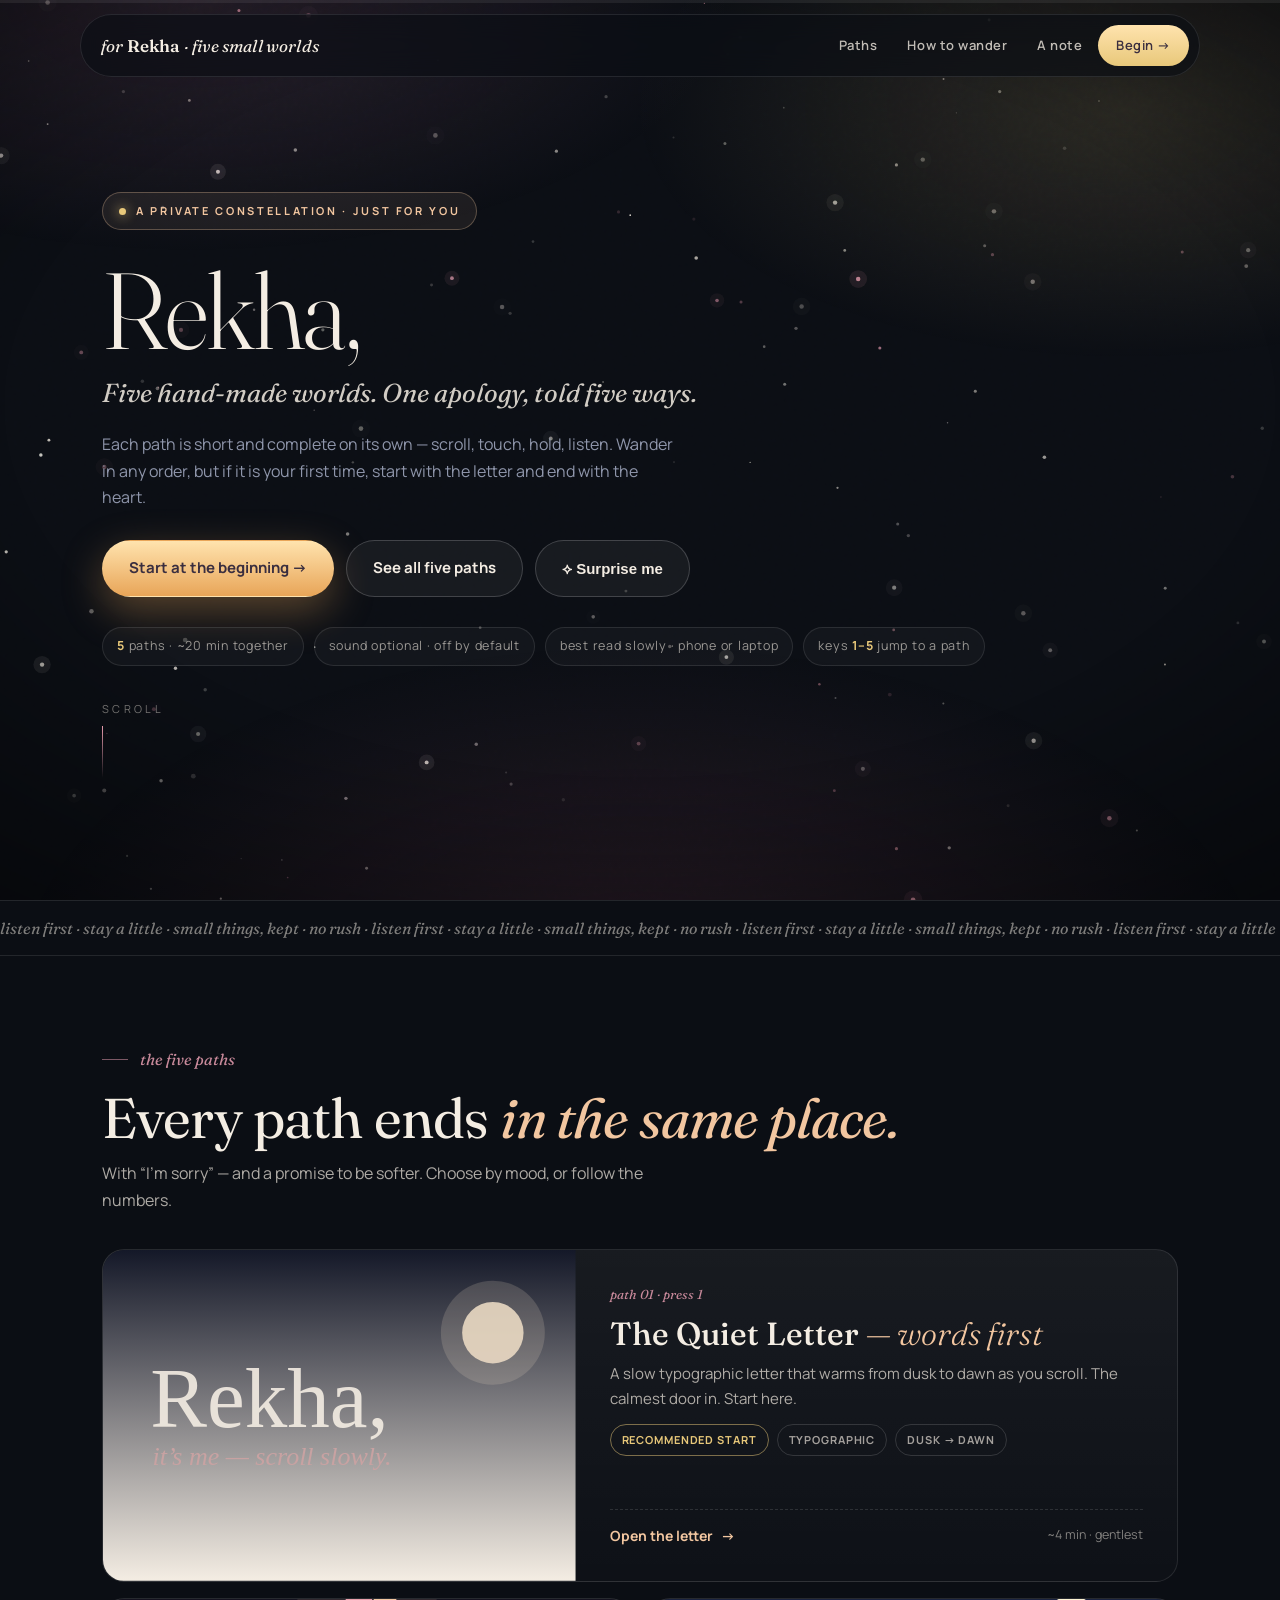
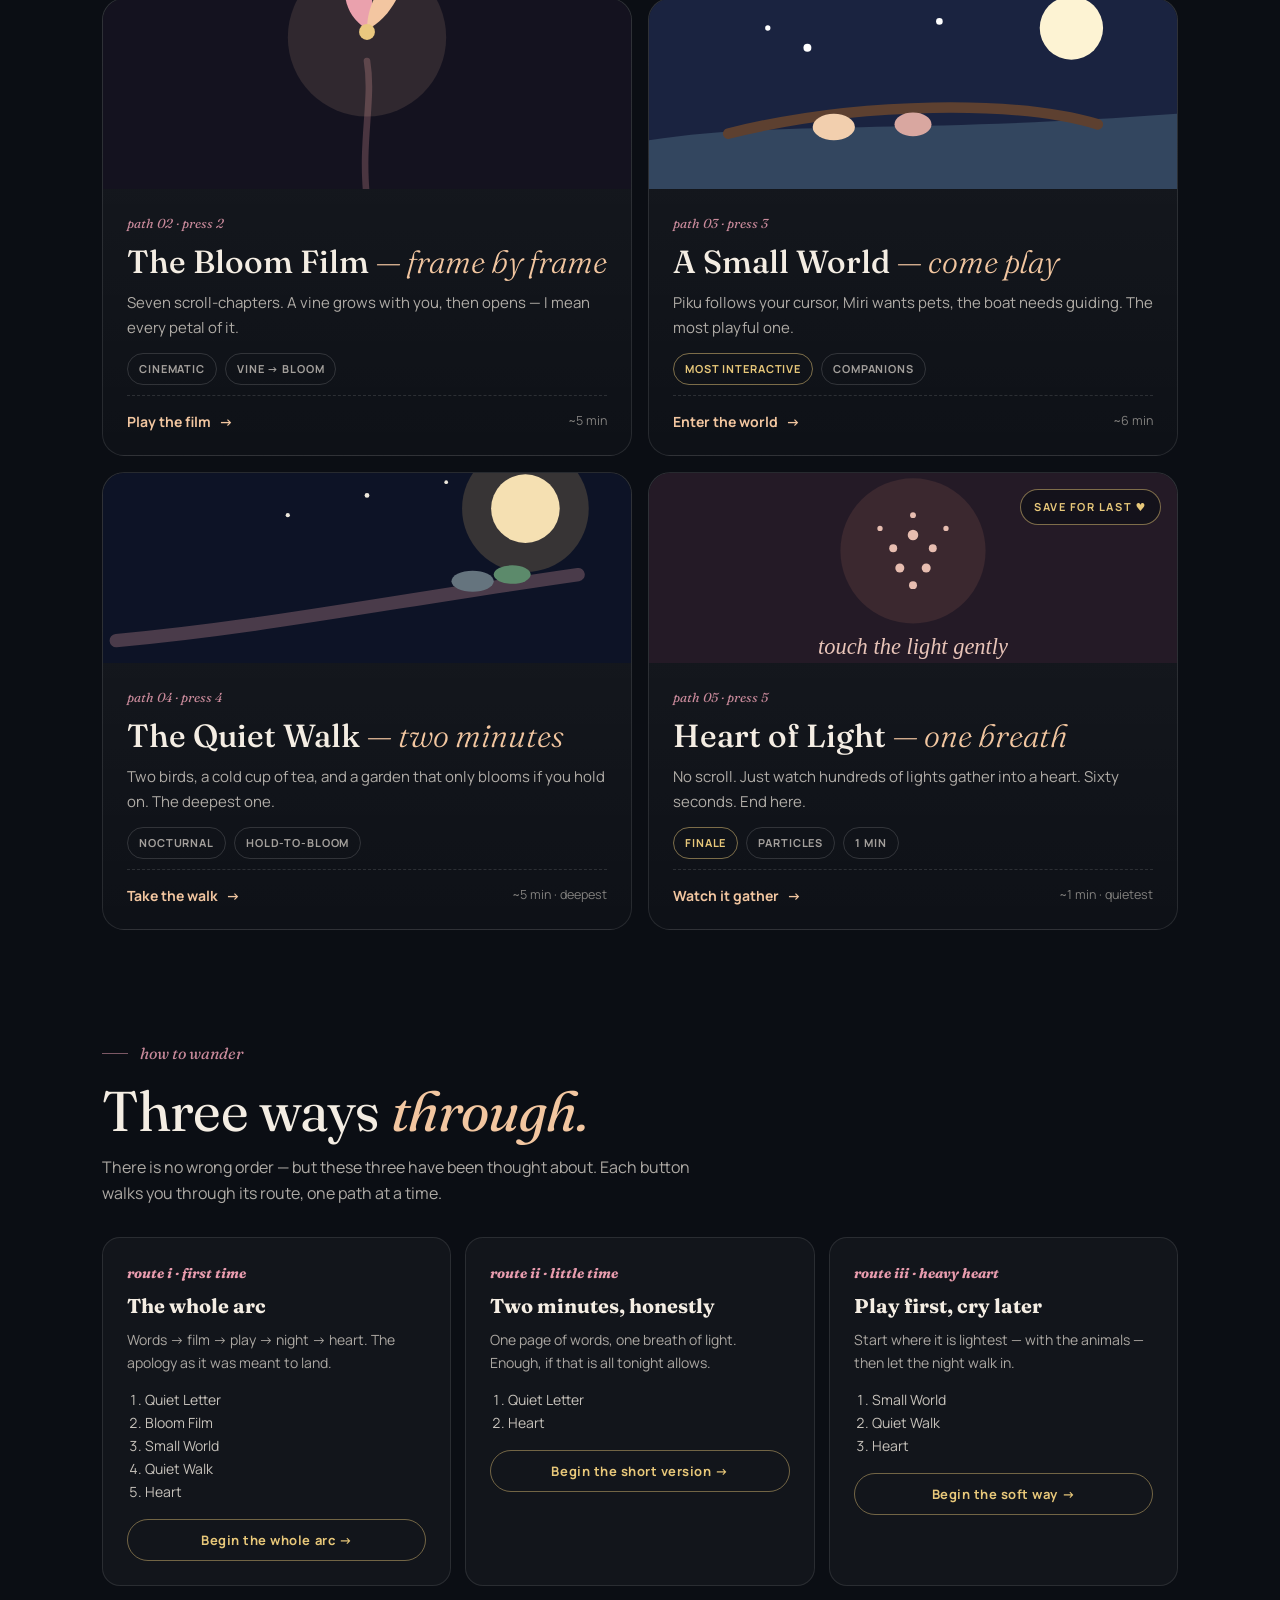
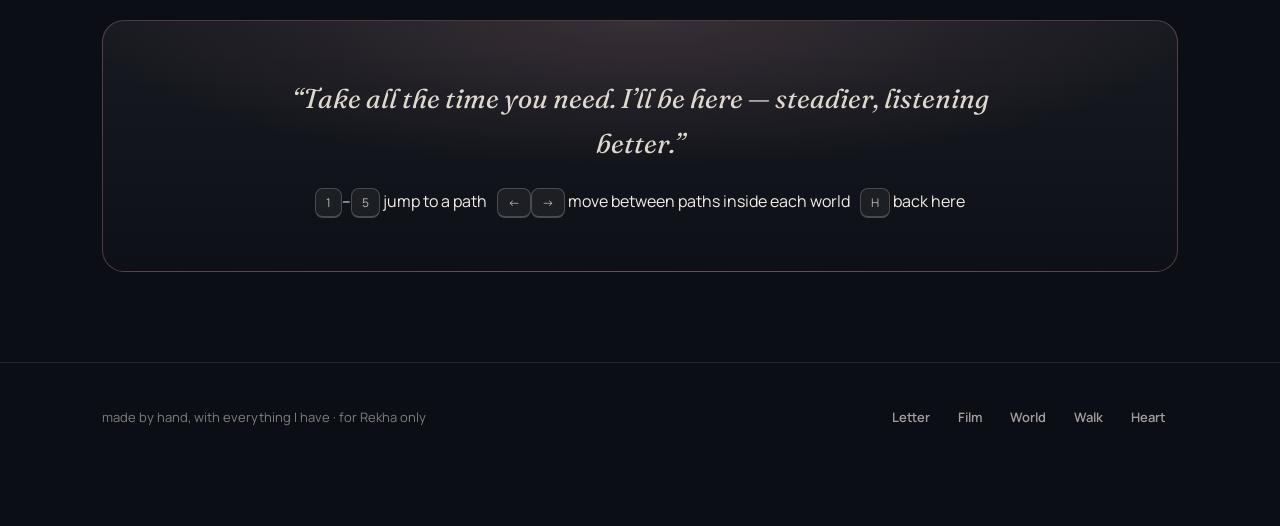
==== index.html @ 75e2d9f1 "five small worlds for Rekha + shared nav + vercel config" ====
<!DOCTYPE html>
<html lang="en">
<head>
<meta charset="UTF-8">
<meta name="viewport" content="width=device-width, initial-scale=1.0, viewport-fit=cover">
<title>For Rekha — five small worlds</title>
<meta name="description" content="Five hand-made paths for Rekha. A letter, a film, a small world, a night walk, and a heart of light.">
<link rel="preconnect" href="https://fonts.googleapis.com">
<link rel="preconnect" href="https://fonts.gstatic.com" crossorigin>
<link href="https://fonts.googleapis.com/css2?family=Fraunces:ital,opsz,wght@0,9..144,300;0,9..144,400;0,9..144,500;0,9..144,600;1,9..144,300;1,9..144,400&family=Manrope:wght@400;500;600;700&display=swap" rel="stylesheet">
<style>
:root{
  --ink:#0b0e14; --ink2:#141828; --plum:#2a2340;
  --paper:#f4ede3; --rose:#e89cae; --rose-deep:#9a4a62; --rose-smoke:#c98a9b;
  --gold:#e8c87a; --amber:#f2c6a0; --leaf:#7ba889; --ash:#8f96ab;
  --card:rgba(255,255,255,.045); --line:rgba(255,255,255,.10);
  --serif:"Fraunces",Georgia,serif; --sans:"Manrope",system-ui,sans-serif;
}
*{box-sizing:border-box;margin:0;padding:0}
html{scroll-behavior:smooth}
body{background:var(--ink);color:var(--paper);font-family:var(--sans);line-height:1.65;overflow-x:hidden;-webkit-font-smoothing:antialiased}
::selection{background:var(--rose-deep);color:#fff}
a{color:inherit}
#stars{position:fixed;inset:0;z-index:0;pointer-events:none}
.aurora{position:fixed;inset:0;z-index:0;pointer-events:none;
  background:
    radial-gradient(60% 40% at 15% 0%, rgba(143,95,125,.22), transparent 70%),
    radial-gradient(55% 40% at 88% 12%, rgba(232,200,122,.14), transparent 70%),
    radial-gradient(70% 55% at 50% 110%, rgba(154,74,98,.20), transparent 70%);}
.grain{position:fixed;inset:0;z-index:1;pointer-events:none;opacity:.5;mix-blend-mode:overlay;
  background-image:url("data:image/svg+xml,%3Csvg viewBox='0 0 200 200' xmlns='http://www.w3.org/2000/svg'%3E%3Cfilter id='n'%3E%3CfeTurbulence type='fractalNoise' baseFrequency='0.9' numOctaves='3' stitchTiles='stitch'/%3E%3C/filter%3E%3Crect width='100%25' height='100%25' filter='url(%23n)' opacity='0.26'/%3E%3C/svg%3E");}
.vignette{position:fixed;inset:0;z-index:1;pointer-events:none;background:radial-gradient(ellipse 90% 75% at 50% 45%, transparent 55%, rgba(0,0,0,.55) 100%)}
#progress{position:fixed;top:0;left:0;right:0;height:3px;z-index:90;background:rgba(255,255,255,.07)}
#progress span{display:block;height:100%;width:100%;transform:scaleX(0);transform-origin:0 50%;background:linear-gradient(90deg,var(--rose-smoke),var(--rose),var(--amber),var(--gold))}

/* top nav */
.topbar{position:fixed;top:14px;left:50%;transform:translateX(-50%);z-index:80;width:min(1120px,calc(100% - 24px));
  display:flex;align-items:center;justify-content:space-between;gap:12px;
  background:rgba(11,14,20,.62);border:1px solid var(--line);border-radius:999px;padding:10px 10px 10px 20px;backdrop-filter:blur(14px)}
.brand{font-family:var(--serif);font-style:italic;font-size:17px;letter-spacing:.01em;white-space:nowrap}
.brand b{font-style:normal;font-weight:600}
.top-links{display:flex;align-items:center;gap:2px}
.top-links a{text-decoration:none;font-size:13px;font-weight:600;letter-spacing:.04em;padding:9px 14px;border-radius:999px;color:rgba(244,237,227,.78);transition:.25s}
.top-links a:hover{background:rgba(255,255,255,.08);color:#fff}
.top-cta{text-decoration:none;font-size:13px;font-weight:700;background:linear-gradient(180deg,#ffe3ae,#e8c87a);color:#3a2e3f!important;padding:10px 18px!important}
.top-cta:hover{filter:brightness(1.06)}
@media(max-width:760px){.top-links a.hide-m{display:none}.brand{font-size:15px}}

main{position:relative;z-index:2}
.wrap{width:min(1120px,100%);margin:0 auto;padding:0 22px}

/* hero */
.hero{min-height:100svh;display:flex;align-items:center;padding:130px 0 60px;position:relative}
.eyebrow{display:inline-flex;align-items:center;gap:10px;font-size:11px;font-weight:700;letter-spacing:.24em;text-transform:uppercase;color:var(--amber);
  border:1px solid rgba(242,198,160,.3);background:rgba(242,198,160,.08);padding:9px 16px;border-radius:999px}
.eyebrow i{width:7px;height:7px;border-radius:50%;background:var(--gold);box-shadow:0 0 12px var(--gold);animation:blink 1.8s infinite}
@keyframes blink{50%{opacity:.3}}
.hero h1{font-family:var(--serif);font-weight:300;font-size:clamp(46px,8.5vw,108px);line-height:1.0;letter-spacing:-.02em;margin:26px 0 8px}
.hero h1 em{font-style:italic;background:linear-gradient(180deg,#fff 10%,var(--amber) 50%,var(--rose) 85%);-webkit-background-clip:text;background-clip:text;color:transparent}
.hero h1 .char{display:inline-block;will-change:transform,opacity}
.hero-sub{font-family:var(--serif);font-style:italic;font-size:clamp(18px,2.6vw,26px);color:rgba(244,237,227,.85);max-width:30em}
.hero-copy{margin-top:16px;color:var(--ash);max-width:36em;font-size:16px}
.cta-row{display:flex;gap:12px;flex-wrap:wrap;margin-top:30px}
.btn{display:inline-flex;align-items:center;gap:10px;text-decoration:none;font-weight:700;font-size:15px;border-radius:999px;padding:15px 26px;border:1px solid transparent;cursor:pointer;transition:transform .2s,box-shadow .2s,background .2s}
.btn:hover{transform:translateY(-2px)}
.btn-gold{background:linear-gradient(180deg,#ffe3ae,#e8a558);color:#3a2e3f;box-shadow:0 14px 40px rgba(232,165,88,.35)}
.btn-ghost{border-color:rgba(255,255,255,.18);color:var(--paper);background:rgba(255,255,255,.05)}
.btn-ghost:hover{border-color:var(--rose);color:var(--rose)}
.meta-row{display:flex;gap:10px;flex-wrap:wrap;margin-top:30px}
.meta{font-size:12.5px;letter-spacing:.06em;color:rgba(244,237,227,.6);border:1px solid var(--line);padding:8px 14px;border-radius:999px;background:rgba(255,255,255,.03)}
.meta strong{color:var(--gold)}
.hero-hint{margin-top:34px;display:flex;flex-direction:column;align-items:flex-start;gap:8px;color:rgba(244,237,227,.45);font-size:11px;letter-spacing:.3em;text-transform:uppercase}
.hero-hint span.line{width:1px;height:52px;background:linear-gradient(var(--rose),transparent);display:block;position:relative;overflow:hidden}
.hero-hint span.line::after{content:"";position:absolute;left:0;top:-40%;width:100%;height:40%;background:var(--rose);animation:cue 2.2s infinite}
@keyframes cue{to{top:110%}}

/* marquee */
.marquee{border-top:1px solid var(--line);border-bottom:1px solid var(--line);overflow:hidden;white-space:nowrap;padding:14px 0;color:rgba(244,237,227,.5);font-family:var(--serif);font-style:italic;font-size:16px}
.marquee-track{display:inline-block;animation:mq 30s linear infinite}
@keyframes mq{to{transform:translateX(-50%)}}

/* section heads */
.sec{padding:90px 0 10px}
.kicker{font-family:var(--serif);font-style:italic;color:var(--rose-smoke);display:flex;align-items:center;gap:12px;margin-bottom:14px}
.kicker::before{content:"";width:26px;height:1px;background:currentColor;opacity:.6}
.sec h2{font-family:var(--serif);font-weight:400;font-size:clamp(30px,4.6vw,56px);line-height:1.1;letter-spacing:-.015em}
.sec h2 em{font-style:italic;color:var(--amber)}
.sec p.lead{color:rgba(244,237,227,.7);max-width:38em;margin-top:12px}

/* cards */
.grid{margin-top:36px;display:grid;grid-template-columns:1fr 1fr;gap:16px;padding-bottom:10px}
@media(max-width:860px){.grid{grid-template-columns:1fr}}
.card{position:relative;display:flex;flex-direction:column;text-decoration:none;border-radius:22px;overflow:hidden;
  border:1px solid var(--line);background:linear-gradient(180deg,rgba(255,255,255,.055),rgba(255,255,255,.015));
  transition:transform .3s,border-color .3s,box-shadow .3s;min-height:340px}
.card:hover{transform:translateY(-5px);border-color:rgba(232,156,174,.5);box-shadow:0 30px 70px rgba(0,0,0,.45)}
.card-art{height:190px;position:relative;overflow:hidden}
.card-art svg{width:100%;height:100%;display:block}
.card-body{padding:24px 24px 22px;display:flex;flex-direction:column;gap:10px;flex:1}
.card-no{font-family:var(--serif);font-style:italic;font-size:13px;color:var(--rose-smoke)}
.card-body h3{font-family:var(--serif);font-weight:500;font-size:clamp(24px,2.8vw,32px);line-height:1.15}
.card-body h3 span{font-style:italic;font-weight:300;color:var(--amber)}
.card-body p{color:rgba(244,237,227,.7);font-size:15px}
.tags{display:flex;gap:8px;flex-wrap:wrap;margin-top:2px}
.tags span{font-size:11px;font-weight:700;letter-spacing:.08em;text-transform:uppercase;padding:6px 11px;border-radius:999px;border:1px solid rgba(255,255,255,.14);color:rgba(244,237,227,.65)}
.tags span.hot{border-color:rgba(232,200,122,.5);color:var(--gold)}
.card-foot{margin-top:auto;display:flex;align-items:center;justify-content:space-between;padding-top:14px;border-top:1px dashed rgba(255,255,255,.12)}
.go{font-weight:700;font-size:14px;color:var(--amber);display:flex;align-items:center;gap:8px}
.go i{transition:transform .25s;font-style:normal}
.card:hover .go i{transform:translateX(6px)}
.time{font-size:12.5px;color:rgba(244,237,227,.5)}
.card.featured{grid-column:1/-1;flex-direction:row;min-height:260px}
.card.featured .card-art{width:44%;height:auto;min-height:280px}
.card.featured .card-body{justify-content:center;padding:34px}
@media(max-width:860px){.card.featured{flex-direction:column}.card.featured .card-art{width:100%;height:200px;min-height:0}}
.finale-ring{position:absolute;top:16px;right:16px;font-size:11px;font-weight:700;letter-spacing:.14em;text-transform:uppercase;background:rgba(11,14,20,.6);border:1px solid rgba(232,200,122,.5);color:var(--gold);padding:8px 13px;border-radius:999px;backdrop-filter:blur(6px)}

/* routes */
.routes{margin-top:30px;display:grid;grid-template-columns:repeat(3,1fr);gap:14px}
@media(max-width:860px){.routes{grid-template-columns:1fr}}
.route{border:1px solid var(--line);border-radius:18px;padding:24px;background:rgba(255,255,255,.03)}
.route h4{font-family:var(--serif);font-size:20px;margin-bottom:6px}
.route h4 em{color:var(--rose);font-size:14px;display:block;font-style:italic;margin-bottom:4px}
.route p{font-size:14px;color:rgba(244,237,227,.68)}
.route ol{margin:14px 0 0 18px;font-size:14px;color:rgba(244,237,227,.8)}
.route button{margin-top:16px;width:100%;border:1px solid rgba(232,200,122,.45);background:transparent;color:var(--gold);border-radius:999px;padding:11px;font:700 13px var(--sans);cursor:pointer;letter-spacing:.04em;transition:.25s}
.route button:hover{background:rgba(232,200,122,.12)}

/* note */
.note-card{margin-top:34px;border-radius:22px;border:1px solid rgba(232,156,174,.3);padding:clamp(28px,5vw,56px);text-align:center;position:relative;overflow:hidden;
  background:radial-gradient(80% 90% at 50% 0%,rgba(232,156,174,.16),transparent 65%),linear-gradient(180deg,rgba(255,255,255,.05),rgba(255,255,255,.01))}
.note-card p{font-family:var(--serif);font-style:italic;font-size:clamp(19px,2.6vw,27px);max-width:26em;margin:0 auto;color:rgba(244,237,227,.9)}
.note-card .keys{margin-top:22px;display:flex;gap:10px;justify-content:center;flex-wrap:wrap}
kbd{font-family:var(--sans);font-size:12px;border:1px solid rgba(255,255,255,.2);border-bottom-width:2px;border-radius:8px;padding:5px 10px;color:rgba(244,237,227,.75);background:rgba(255,255,255,.05)}

/* footer */
footer{margin-top:80px;border-top:1px solid var(--line);padding:36px 0 90px;color:rgba(244,237,227,.5);font-size:13px}
.foot{display:flex;justify-content:space-between;gap:16px;flex-wrap:wrap;align-items:center}
.foot nav{display:flex;gap:4px;flex-wrap:wrap}
.foot nav a{text-decoration:none;font-weight:600;padding:8px 12px;border-radius:999px;font-size:13px;color:rgba(244,237,227,.65)}
.foot nav a:hover{background:rgba(255,255,255,.07);color:#fff}

/* reveals */
.reveal{opacity:0;transform:translateY(26px)}
.reveal.in{opacity:1;transform:none;transition:opacity .9s ease,transform .9s ease}
@media (prefers-reduced-motion:reduce){.reveal{opacity:1;transform:none}.marquee-track{animation:none}}
:focus-visible{outline:2px solid var(--rose);outline-offset:3px}
</style>
</head>
<body>
<canvas id="stars" aria-hidden="true"></canvas>
<div class="aurora" aria-hidden="true"></div>
<div class="vignette" aria-hidden="true"></div>
<div class="grain" aria-hidden="true"></div>
<div id="progress" aria-hidden="true"><span id="pfill"></span></div>

<header class="topbar">
  <div class="brand">for <b>Rekha</b> · five small worlds</div>
  <nav class="top-links" aria-label="Main navigation">
    <a class="hide-m" href="#paths">Paths</a>
    <a class="hide-m" href="#routes">How to wander</a>
    <a class="hide-m" href="#note">A note</a>
    <a class="top-cta" href="S/index.html">Begin →</a>
  </nav>
</header>

<main>
  <section class="hero">
    <div class="wrap">
      <span class="eyebrow"><i></i> a private constellation · just for you</span>
      <h1 id="heroTitle">Rekha, <em>pick a path back to me.</em></h1>
      <p class="hero-sub">Five hand-made worlds. One apology, told five ways.</p>
      <p class="hero-copy">Each path is short and complete on its own — scroll, touch, hold, listen. Wander in any order, but if it is your first time, start with the letter and end with the heart.</p>
      <div class="cta-row">
        <a class="btn btn-gold" href="S/index.html">Start at the beginning →</a>
        <a class="btn btn-ghost" href="#paths">See all five paths</a>
        <button class="btn btn-ghost" id="shuffle" type="button">⟡ Surprise me</button>
      </div>
      <div class="meta-row">
        <span class="meta"><strong>5</strong> paths · ~20 min together</span>
        <span class="meta">sound optional · off by default</span>
        <span class="meta">best read slowly · phone or laptop</span>
        <span class="meta">keys <strong>1–5</strong> jump to a path</span>
      </div>
      <div class="hero-hint"><span>scroll</span><span class="line"></span></div>
    </div>
  </section>

  <div class="marquee" aria-hidden="true"><span class="marquee-track" id="mq">listen first · stay a little · small things, kept · no rush · listen first · stay a little · small things, kept · no rush ·&nbsp;</span></div>

  <section class="sec" id="paths">
    <div class="wrap">
      <p class="kicker">the five paths</p>
      <h2>Every path ends <em>in the same place.</em></h2>
      <p class="lead">With “I’m sorry” — and a promise to be softer. Choose by mood, or follow the numbers.</p>

      <div class="grid">
        <a class="card featured reveal" href="S/index.html" data-key="1">
          <div class="card-art" aria-hidden="true">
            <svg viewBox="0 0 400 280" preserveAspectRatio="xMidYMid slice"><defs><linearGradient id="sBg" x1="0" y1="0" x2="0" y2="1"><stop offset="0%" stop-color="#141828"/><stop offset="100%" stop-color="#f4ede3"/></linearGradient></defs><rect width="400" height="280" fill="url(#sBg)"/><text x="40" y="150" font-family="Georgia" font-size="72" font-weight="300" fill="#f4ede3" opacity=".9">Rekha,</text><text x="42" y="182" font-family="Georgia" font-style="italic" font-size="22" fill="#c8a2a2">it’s me — scroll slowly.</text><circle cx="330" cy="70" r="26" fill="#e9d9c3" opacity=".9"/><circle cx="330" cy="70" r="44" fill="#e9d9c3" opacity=".18"/></svg>
          </div>
          <div class="card-body">
            <span class="card-no">path 01 · press 1</span>
            <h3>The Quiet Letter <span>— words first</span></h3>
            <p>A slow typographic letter that warms from dusk to dawn as you scroll. The calmest door in. Start here.</p>
            <div class="tags"><span class="hot">recommended start</span><span>typographic</span><span>dusk → dawn</span></div>
            <div class="card-foot"><span class="go">Open the letter <i>→</i></span><span class="time">~4 min · gentlest</span></div>
          </div>
        </a>

        <a class="card reveal" href="R/index.html" data-key="2">
          <div class="card-art" aria-hidden="true">
            <svg viewBox="0 0 400 190" preserveAspectRatio="xMidYMid slice"><rect width="400" height="190" fill="#14121f"/><path d="M200 175 C 195 130, 205 100, 200 70" stroke="#4a3540" stroke-width="5" fill="none" stroke-linecap="round"/><g transform="translate(200 52)"><path d="M0 -6 C -20 -18, -22 -44, -6 -56 C 6 -42, 6 -18, 0 -6 Z" fill="#e89cae"/><path d="M0 -6 C 0 -26, 12 -46, 28 -50 C 28 -32, 14 -12, 0 -6 Z" fill="#f2c6a0"/><circle cx="0" cy="-4" r="6" fill="#e8c87a"/></g><circle cx="200" cy="52" r="60" fill="#f2c6a0" opacity=".12"/></svg>
          </div>
          <div class="card-body">
            <span class="card-no">path 02 · press 2</span>
            <h3>The Bloom Film <span>— frame by frame</span></h3>
            <p>Seven scroll-chapters. A vine grows with you, then opens — I mean every petal of it.</p>
            <div class="tags"><span>cinematic</span><span>vine → bloom</span></div>
            <div class="card-foot"><span class="go">Play the film <i>→</i></span><span class="time">~5 min</span></div>
          </div>
        </a>

        <a class="card reveal" href="F/index.html" data-key="3">
          <div class="card-art" aria-hidden="true">
            <svg viewBox="0 0 400 190" preserveAspectRatio="xMidYMid slice"><rect width="400" height="190" fill="#1a2340"/><circle cx="320" cy="45" r="24" fill="#fdf3d3"/><path d="M0 130 C100 115 200 125 400 110 L400 190 L0 190 Z" fill="#33465f"/><path d="M60 125 C160 100 280 100 340 118" stroke="#5d4030" stroke-width="8" fill="none" stroke-linecap="round"/><ellipse cx="140" cy="120" rx="16" ry="10" fill="#f2cfae"/><ellipse cx="200" cy="118" rx="14" ry="9" fill="#d9a7a0"/><circle cx="120" cy="60" r="3" fill="#fff"/><circle cx="220" cy="40" r="2.5" fill="#fff"/><circle cx="90" cy="45" r="2" fill="#fff"/></svg>
          </div>
          <div class="card-body">
            <span class="card-no">path 03 · press 3</span>
            <h3>A Small World <span>— come play</span></h3>
            <p>Piku follows your cursor, Miri wants pets, the boat needs guiding. The most playful one.</p>
            <div class="tags"><span class="hot">most interactive</span><span>companions</span></div>
            <div class="card-foot"><span class="go">Enter the world <i>→</i></span><span class="time">~6 min</span></div>
          </div>
        </a>

        <a class="card reveal" href="A/index.html" data-key="4">
          <div class="card-art" aria-hidden="true">
            <svg viewBox="0 0 400 190" preserveAspectRatio="xMidYMid slice"><rect width="400" height="190" fill="#0D1326"/><circle cx="320" cy="50" r="26" fill="#F5E5BE"/><circle cx="320" cy="50" r="48" fill="#F0C778" opacity=".18"/><path d="M10 150 C120 140 220 120 360 100" stroke="#4A3B4A" stroke-width="10" fill="none" stroke-linecap="round"/><ellipse cx="280" cy="105" rx="16" ry="8" fill="#65747E"/><ellipse cx="310" cy="100" rx="14" ry="7" fill="#5C8A6B"/><circle cx="200" cy="40" r="1.8" fill="#EDE8DC"/><circle cx="260" cy="30" r="1.4" fill="#EDE8DC"/><circle cx="140" cy="55" r="1.6" fill="#EDE8DC"/></svg>
          </div>
          <div class="card-body">
            <span class="card-no">path 04 · press 4</span>
            <h3>The Quiet Walk <span>— two minutes</span></h3>
            <p>Two birds, a cold cup of tea, and a garden that only blooms if you hold on. The deepest one.</p>
            <div class="tags"><span>nocturnal</span><span>hold-to-bloom</span></div>
            <div class="card-foot"><span class="go">Take the walk <i>→</i></span><span class="time">~5 min · deepest</span></div>
          </div>
        </a>

        <a class="card reveal" href="M/index.html" data-key="5">
          <div class="card-art" aria-hidden="true">
            <svg viewBox="0 0 400 190" preserveAspectRatio="xMidYMid slice"><rect width="400" height="190" fill="#241A26"/><g fill="#E8C4B8"><circle cx="185" cy="80" r="3"/><circle cx="200" cy="70" r="4"/><circle cx="215" cy="80" r="3"/><circle cx="190" cy="95" r="3.4"/><circle cx="210" cy="95" r="3.4"/><circle cx="200" cy="108" r="3"/><circle cx="175" cy="65" r="2"/><circle cx="225" cy="65" r="2"/><circle cx="200" cy="55" r="2.2"/></g><circle cx="200" cy="82" r="55" fill="#D98E73" opacity=".12"/><text x="200" y="160" text-anchor="middle" font-family="Georgia" font-style="italic" font-size="17" fill="#E8C4B8">touch the light gently</text></svg>
            <span class="finale-ring">save for last ♥</span>
          </div>
          <div class="card-body">
            <span class="card-no">path 05 · press 5</span>
            <h3>Heart of Light <span>— one breath</span></h3>
            <p>No scroll. Just watch hundreds of lights gather into a heart. Sixty seconds. End here.</p>
            <div class="tags"><span class="hot">finale</span><span>particles</span><span>1 min</span></div>
            <div class="card-foot"><span class="go">Watch it gather <i>→</i></span><span class="time">~1 min · quietest</span></div>
          </div>
        </a>
      </div>
    </div>
  </section>

  <section class="sec" id="routes">
    <div class="wrap">
      <p class="kicker">how to wander</p>
      <h2>Three ways <em>through.</em></h2>
      <p class="lead">There is no wrong order — but these three have been thought about. Each button walks you through its route, one path at a time.</p>
      <div class="routes">
        <div class="route reveal">
          <h4><em>route i · first time</em>The whole arc</h4>
          <p>Words → film → play → night → heart. The apology as it was meant to land.</p>
          <ol><li>Quiet Letter</li><li>Bloom Film</li><li>Small World</li><li>Quiet Walk</li><li>Heart</li></ol>
          <button type="button" data-route="S,R,F,A,M">Begin the whole arc →</button>
        </div>
        <div class="route reveal">
          <h4><em>route ii · little time</em>Two minutes, honestly</h4>
          <p>One page of words, one breath of light. Enough, if that is all tonight allows.</p>
          <ol><li>Quiet Letter</li><li>Heart</li></ol>
          <button type="button" data-route="S,M">Begin the short version →</button>
        </div>
        <div class="route reveal">
          <h4><em>route iii · heavy heart</em>Play first, cry later</h4>
          <p>Start where it is lightest — with the animals — then let the night walk in.</p>
          <ol><li>Small World</li><li>Quiet Walk</li><li>Heart</li></ol>
          <button type="button" data-route="F,A,M">Begin the soft way →</button>
        </div>
      </div>

      <div class="note-card reveal" id="note">
        <p>“Take all the time you need. I’ll be here — steadier, listening better.”</p>
        <div class="keys"><span><kbd>1</kbd>–<kbd>5</kbd> jump to a path</span><span><kbd>←</kbd><kbd>→</kbd> move between paths inside each world</span><span><kbd>H</kbd> back here</span></div>
      </div>
    </div>
  </section>

  <footer>
    <div class="wrap foot">
      <span>made by hand, with everything I have · for Rekha only</span>
      <nav aria-label="Footer">
        <a href="S/index.html">Letter</a><a href="R/index.html">Film</a><a href="F/index.html">World</a><a href="A/index.html">Walk</a><a href="M/index.html">Heart</a>
      </nav>
    </div>
  </footer>
</main>

<script>
(function(){
  "use strict";
  var reduced = window.matchMedia && window.matchMedia('(prefers-reduced-motion: reduce)').matches;

  /* split hero title into chars */
  try{
    var h = document.getElementById('heroTitle');
    var walk = function(node){
      var frag = document.createDocumentFragment();
      Array.prototype.forEach.call(node.childNodes, function(n){
        if(n.nodeType===3){
          Array.prototype.forEach.call(n.textContent, function(ch){
            var s=document.createElement('span'); s.className='char'; s.textContent=(ch===' ')?'\u00A0':ch; frag.appendChild(s);
          });
        } else if(n.nodeName==='EM'){
          var em=document.createElement('em'); Array.prototype.forEach.call(n.textContent,function(ch){var s=document.createElement('span');s.className='char';s.textContent=(ch===' ')?'\u00A0':ch;em.appendChild(s);}); frag.appendChild(em);
        } else { frag.appendChild(n.cloneNode(true)); }
      });
      node.innerHTML=''; node.appendChild(frag);
    };
    walk(h);
    if(!reduced && window.gsap){
      var s=document.createElement('script'); s.src='https://cdn.jsdelivr.net/npm/gsap@3.13.0/dist/gsap.min.js';
      s.onload=function(){ try{ gsap.from('#heroTitle .char',{yPercent:110,opacity:0,rotate:2,stagger:0.018,duration:0.7,ease:'power3.out'}); }catch(e){} };
      document.head.appendChild(s);
    }
  }catch(e){}

  /* starfield canvas */
  var cv=document.getElementById('stars'), ctx=cv.getContext('2d');
  var W=0,H=0, P=[], N = reduced?0:(window.innerWidth<700?70:140);
  function size(){ W=window.innerWidth;H=window.innerHeight; var d=Math.min(devicePixelRatio||1,2); cv.width=W*d;cv.height=H*d;cv.style.width=W+'px';cv.style.height=H+'px';ctx.setTransform(d,0,0,d,0,0); }
  size(); window.addEventListener('resize',size);
  for(var i=0;i<N;i++) P.push({x:Math.random()*innerWidth,y:Math.random()*innerHeight,r:.6+Math.random()*1.8,a:.25+Math.random()*.6,ph:Math.random()*6.28,rose:Math.random()<.22});
  var mx=innerWidth/2,my=innerHeight*0.35;
  window.addEventListener('pointermove',function(e){mx=e.clientX;my=e.clientY;},{passive:true});
  var t=0;
  function tick(){
    requestAnimationFrame(tick); if(document.hidden||reduced) return; t++;
    ctx.clearRect(0,0,W,H);
    for(var k=0;k<P.length;k++){ var p=P[k];
      var dx=mx-p.x,dy=my-p.y,d=Math.sqrt(dx*dx+dy*dy)||1;
      if(d<180){ p.x+=dx/d*.25; p.y+=dy/d*.25; } else { p.x+=(Math.random()-.5)*.15; }
      if(p.x<-10)p.x=W+10; if(p.x>W+10)p.x=-10; if(p.y<-10)p.y=H+10; if(p.y>H+10)p.y=-10;
      var tw=.5+.5*Math.sin(t*.02+p.ph);
      ctx.globalAlpha=p.a*(.4+.6*tw);
      ctx.fillStyle=p.rose?'#e89cae':'#f4ede3';
      ctx.beginPath();ctx.arc(p.x,p.y,p.r,0,6.283);ctx.fill();
      if(p.r>1.8){ ctx.globalAlpha=p.a*.12*tw; ctx.beginPath();ctx.arc(p.x,p.y,p.r*4,0,6.283);ctx.fill(); }
    }
    ctx.globalAlpha=1;
  }
  if(!reduced) requestAnimationFrame(tick);

  /* progress */
  var fill=document.getElementById('pfill');
  function prog(){ var h=document.documentElement, m=h.scrollHeight-h.clientHeight; fill.style.transform='scaleX('+(m>0?h.scrollTop/m:0)+')'; }
  window.addEventListener('scroll',prog,{passive:true}); prog();

  /* marquee duplicate */
  var mq=document.getElementById('mq'); mq.textContent=(mq.textContent+mq.textContent);

  /* reveals */
  var io=new IntersectionObserver(function(es){es.forEach(function(e){if(e.isIntersecting){e.target.classList.add('in');io.unobserve(e.target);}})},{threshold:.12});
  document.querySelectorAll('.reveal').forEach(function(el){io.observe(el);});

  /* shuffle */
  var order=['S','R','F','A','M'];
  document.getElementById('shuffle').addEventListener('click',function(){
    var pick=order[Math.floor(Math.random()*order.length)];
    window.location.href=pick+'/index.html';
  });

  /* keyboard 1-5 */
  window.addEventListener('keydown',function(e){
    if(e.key>='1'&&e.key<='5'){ window.location.href=order[Number(e.key)-1]+'/index.html'; }
  });

  /* routes: chain pages via ?next= */
  document.querySelectorAll('[data-route]').forEach(function(b){
    b.addEventListener('click',function(){
      var seq=b.getAttribute('data-route').split(',');
      var first=seq.shift();
      window.location.href=first+'/index.html?next='+encodeURIComponent(seq.join(','));
    });
  });
})();
</script>
</body>
</html>
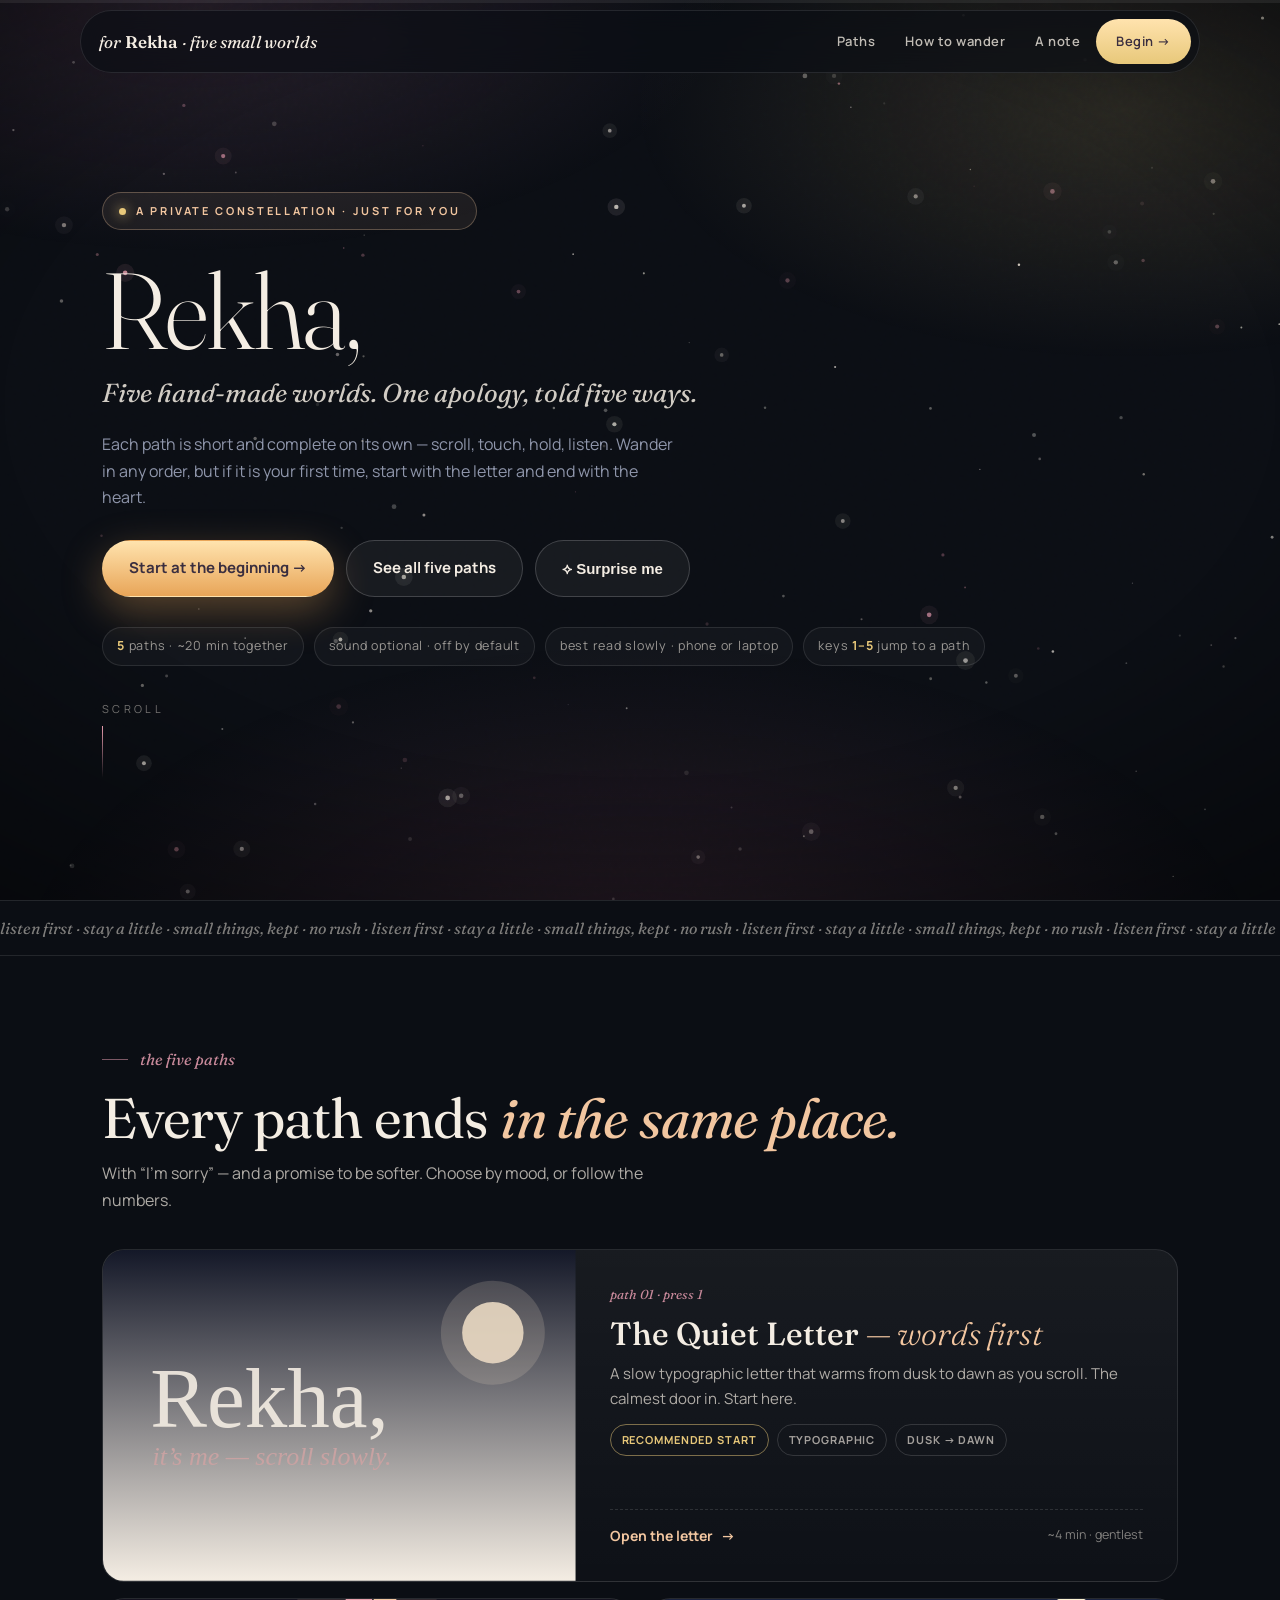
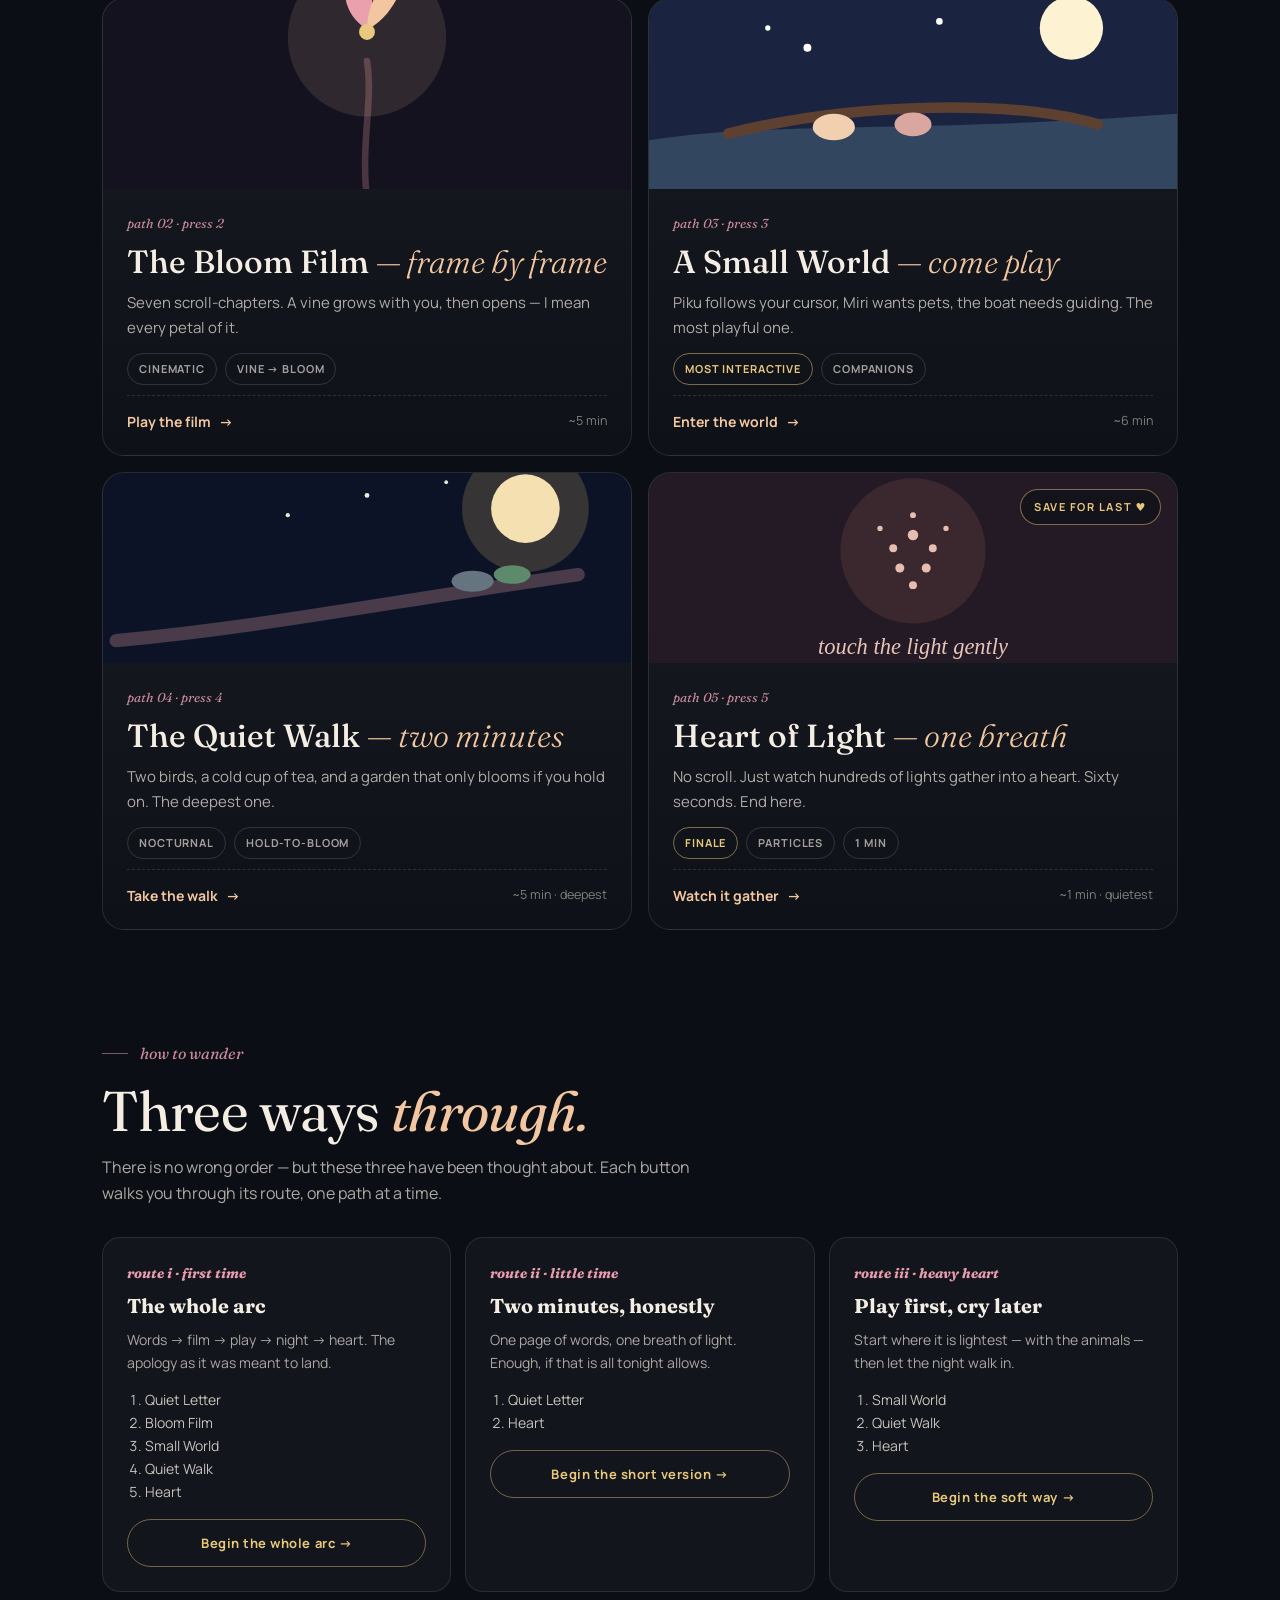
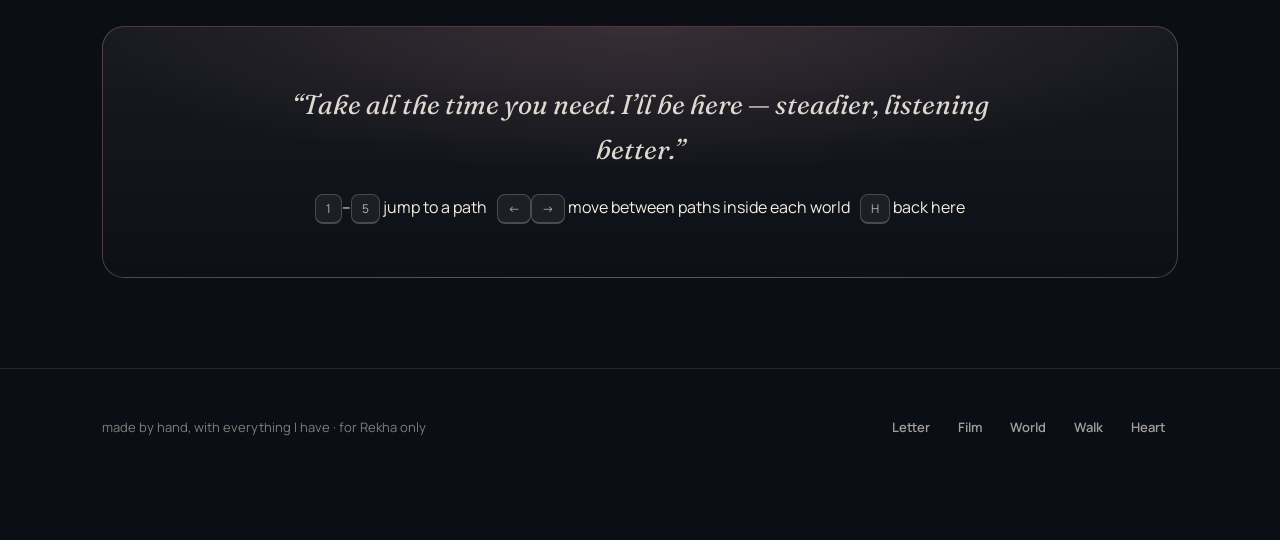
==== commit be0b6aa0: "mobile optimization: safe-area, svh/dvh units, 44px targets, canvas perf caps, theme-color, shared m" ====
--- a/index.html
+++ b/index.html
@@ -3,6 +3,11 @@
 <head>
 <meta charset="UTF-8">
 <meta name="viewport" content="width=device-width, initial-scale=1.0, viewport-fit=cover">
+<meta name="theme-color" content="#0b0e14">
+<meta name="mobile-web-app-capable" content="yes">
+<meta name="apple-mobile-web-app-capable" content="yes">
+<meta name="apple-mobile-web-app-status-bar-style" content="black-translucent">
+<meta name="format-detection" content="telephone=no">
 <title>For Rekha — five small worlds</title>
 <meta name="description" content="Five hand-made paths for Rekha. A letter, a film, a small world, a night walk, and a heart of light.">
 <link rel="preconnect" href="https://fonts.googleapis.com">
@@ -17,7 +22,10 @@
   --serif:"Fraunces",Georgia,serif; --sans:"Manrope",system-ui,sans-serif;
 }
 *{box-sizing:border-box;margin:0;padding:0}
-html{scroll-behavior:smooth}
+html{scroll-behavior:smooth;-webkit-text-size-adjust:100%;text-size-adjust:100%}
+html,body{overflow-x:hidden;overflow-x:clip}
+img,svg,canvas,video{max-width:100%}
+:where(a,button,[role="button"],input,summary){touch-action:manipulation;-webkit-tap-highlight-color:transparent}
 body{background:var(--ink);color:var(--paper);font-family:var(--sans);line-height:1.65;overflow-x:hidden;-webkit-font-smoothing:antialiased}
 ::selection{background:var(--rose-deep);color:#fff}
 a{color:inherit}
@@ -34,17 +42,26 @@
 #progress span{display:block;height:100%;width:100%;transform:scaleX(0);transform-origin:0 50%;background:linear-gradient(90deg,var(--rose-smoke),var(--rose),var(--amber),var(--gold))}
 
 /* top nav */
-.topbar{position:fixed;top:14px;left:50%;transform:translateX(-50%);z-index:80;width:min(1120px,calc(100% - 24px));
+.topbar{position:fixed;top:calc(10px + env(safe-area-inset-top, 0px));left:50%;transform:translateX(-50%);z-index:80;width:min(1120px,calc(100% - 20px));
   display:flex;align-items:center;justify-content:space-between;gap:12px;
-  background:rgba(11,14,20,.62);border:1px solid var(--line);border-radius:999px;padding:10px 10px 10px 20px;backdrop-filter:blur(14px)}
+  background:rgba(11,14,20,.62);border:1px solid var(--line);border-radius:999px;padding:8px 8px 8px 18px;backdrop-filter:blur(14px);-webkit-backdrop-filter:blur(14px)}
 .brand{font-family:var(--serif);font-style:italic;font-size:17px;letter-spacing:.01em;white-space:nowrap}
 .brand b{font-style:normal;font-weight:600}
 .top-links{display:flex;align-items:center;gap:2px}
-.top-links a{text-decoration:none;font-size:13px;font-weight:600;letter-spacing:.04em;padding:9px 14px;border-radius:999px;color:rgba(244,237,227,.78);transition:.25s}
+.top-links a{text-decoration:none;font-size:13px;font-weight:600;letter-spacing:.04em;padding:12px 14px;border-radius:999px;color:rgba(244,237,227,.78);transition:.25s;min-height:44px;display:inline-flex;align-items:center}
 .top-links a:hover{background:rgba(255,255,255,.08);color:#fff}
-.top-cta{text-decoration:none;font-size:13px;font-weight:700;background:linear-gradient(180deg,#ffe3ae,#e8c87a);color:#3a2e3f!important;padding:10px 18px!important}
+.top-cta{text-decoration:none;font-size:13px;font-weight:700;background:linear-gradient(180deg,#ffe3ae,#e8c87a);color:#3a2e3f!important;padding:12px 20px!important;min-height:44px}
 .top-cta:hover{filter:brightness(1.06)}
 @media(max-width:760px){.top-links a.hide-m{display:none}.brand{font-size:15px}}
+@media(max-width:480px){
+  .hero{min-height:100svh;padding:calc(112px + env(safe-area-inset-top, 0px)) 0 48px}
+  .hero h1{font-size:clamp(38px,11.5vw,58px)}
+  .cta-row .btn{flex:1 1 100%;justify-content:center;min-height:52px;padding:16px 22px}
+  .meta{font-size:12px}
+  .card-body{padding:20px 18px}
+  .card.featured .card-body{padding:24px 18px}
+  .card-foot{flex-wrap:wrap;gap:8px}
+}
 
 main{position:relative;z-index:2}
 .wrap{width:min(1120px,100%);margin:0 auto;padding:0 22px}
@@ -61,7 +78,7 @@
 .hero-sub{font-family:var(--serif);font-style:italic;font-size:clamp(18px,2.6vw,26px);color:rgba(244,237,227,.85);max-width:30em}
 .hero-copy{margin-top:16px;color:var(--ash);max-width:36em;font-size:16px}
 .cta-row{display:flex;gap:12px;flex-wrap:wrap;margin-top:30px}
-.btn{display:inline-flex;align-items:center;gap:10px;text-decoration:none;font-weight:700;font-size:15px;border-radius:999px;padding:15px 26px;border:1px solid transparent;cursor:pointer;transition:transform .2s,box-shadow .2s,background .2s}
+.btn{display:inline-flex;align-items:center;justify-content:center;gap:10px;text-decoration:none;font-weight:700;font-size:15px;border-radius:999px;padding:15px 26px;border:1px solid transparent;cursor:pointer;transition:transform .2s,box-shadow .2s,background .2s;min-height:48px}
 .btn:hover{transform:translateY(-2px)}
 .btn-gold{background:linear-gradient(180deg,#ffe3ae,#e8a558);color:#3a2e3f;box-shadow:0 14px 40px rgba(232,165,88,.35)}
 .btn-ghost{border-color:rgba(255,255,255,.18);color:var(--paper);background:rgba(255,255,255,.05)}
@@ -123,7 +140,7 @@
 .route h4 em{color:var(--rose);font-size:14px;display:block;font-style:italic;margin-bottom:4px}
 .route p{font-size:14px;color:rgba(244,237,227,.68)}
 .route ol{margin:14px 0 0 18px;font-size:14px;color:rgba(244,237,227,.8)}
-.route button{margin-top:16px;width:100%;border:1px solid rgba(232,200,122,.45);background:transparent;color:var(--gold);border-radius:999px;padding:11px;font:700 13px var(--sans);cursor:pointer;letter-spacing:.04em;transition:.25s}
+.route button{margin-top:16px;width:100%;border:1px solid rgba(232,200,122,.45);background:transparent;color:var(--gold);border-radius:999px;padding:14px;font:700 13px var(--sans);cursor:pointer;letter-spacing:.04em;transition:.25s;min-height:48px}
 .route button:hover{background:rgba(232,200,122,.12)}
 
 /* note */
@@ -134,10 +151,10 @@
 kbd{font-family:var(--sans);font-size:12px;border:1px solid rgba(255,255,255,.2);border-bottom-width:2px;border-radius:8px;padding:5px 10px;color:rgba(244,237,227,.75);background:rgba(255,255,255,.05)}
 
 /* footer */
-footer{margin-top:80px;border-top:1px solid var(--line);padding:36px 0 90px;color:rgba(244,237,227,.5);font-size:13px}
+footer{margin-top:80px;border-top:1px solid var(--line);padding:36px 0 calc(90px + env(safe-area-inset-bottom, 0px));color:rgba(244,237,227,.5);font-size:13px}
 .foot{display:flex;justify-content:space-between;gap:16px;flex-wrap:wrap;align-items:center}
 .foot nav{display:flex;gap:4px;flex-wrap:wrap}
-.foot nav a{text-decoration:none;font-weight:600;padding:8px 12px;border-radius:999px;font-size:13px;color:rgba(244,237,227,.65)}
+.foot nav a{text-decoration:none;font-weight:600;padding:12px;border-radius:999px;font-size:13px;color:rgba(244,237,227,.65);min-height:44px;display:inline-flex;align-items:center}
 .foot nav a:hover{background:rgba(255,255,255,.07);color:#fff}
 
 /* reveals */
@@ -146,6 +163,7 @@
 @media (prefers-reduced-motion:reduce){.reveal{opacity:1;transform:none}.marquee-track{animation:none}}
 :focus-visible{outline:2px solid var(--rose);outline-offset:3px}
 </style>
+<link rel="stylesheet" href="mobile.css">
 </head>
 <body>
 <canvas id="stars" aria-hidden="true"></canvas>
@@ -336,14 +354,19 @@
     }
   }catch(e){}
 
-  /* starfield canvas */
+  /* starfield canvas — scaled down on touch / small / save-data devices */
   var cv=document.getElementById('stars'), ctx=cv.getContext('2d');
-  var W=0,H=0, P=[], N = reduced?0:(window.innerWidth<700?70:140);
-  function size(){ W=window.innerWidth;H=window.innerHeight; var d=Math.min(devicePixelRatio||1,2); cv.width=W*d;cv.height=H*d;cv.style.width=W+'px';cv.style.height=H+'px';ctx.setTransform(d,0,0,d,0,0); }
+  var coarse=false, saveData=false;
+  try{ coarse=window.matchMedia&&window.matchMedia('(pointer: coarse)').matches; }catch(e){}
+  try{ saveData=!!(navigator.connection&&navigator.connection.saveData); }catch(e){}
+  var W=0,H=0, P=[], N = reduced?0:(saveData?30:(coarse?45:(window.innerWidth<700?70:140)));
+  function size(){ W=window.innerWidth;H=window.innerHeight; var cap=(coarse||saveData)?1.5:2; var d=Math.min(devicePixelRatio||1,cap); cv.width=W*d;cv.height=H*d;cv.style.width=W+'px';cv.style.height=H+'px';ctx.setTransform(d,0,0,d,0,0); }
   size(); window.addEventListener('resize',size);
+  try{ if(window.visualViewport) visualViewport.addEventListener('resize',size); }catch(e){}
+  try{ window.addEventListener('orientationchange',function(){ setTimeout(size,120); }); }catch(e){}
   for(var i=0;i<N;i++) P.push({x:Math.random()*innerWidth,y:Math.random()*innerHeight,r:.6+Math.random()*1.8,a:.25+Math.random()*.6,ph:Math.random()*6.28,rose:Math.random()<.22});
   var mx=innerWidth/2,my=innerHeight*0.35;
-  window.addEventListener('pointermove',function(e){mx=e.clientX;my=e.clientY;},{passive:true});
+  window.addEventListener('pointermove',function(e){ try{ if(e.pointerType==='touch') return; }catch(err){} mx=e.clientX;my=e.clientY; },{passive:true});
   var t=0;
   function tick(){
     requestAnimationFrame(tick); if(document.hidden||reduced) return; t++;
--- a/mobile.css
+++ b/mobile.css
@@ -0,0 +1,60 @@
+/* mobile.css — shared mobile hardening for Rekha's worlds.
+   Loaded AFTER each page's own CSS. Desktop-first: rules below only
+   tighten small/coarse viewports, safe-areas, and dynamic viewport units. */
+
+/* 1 · never allow sideways scroll; keep type stable on rotate */
+html, body { overflow-x: hidden; overflow-x: clip; }
+html { -webkit-text-size-adjust: 100%; text-size-adjust: 100%; }
+img, svg, canvas, video { max-width: 100%; }
+:where(a, button, [role="button"], input, summary, [tabindex]) {
+  touch-action: manipulation;
+  -webkit-tap-highlight-color: transparent;
+}
+
+/* 2 · dynamic viewport units (iOS URL-bar jump fix) */
+#sky-canvas { height: 100vh; height: 100svh; height: 100dvh; }
+.h-viewport { height: 100vh; height: 100svh; height: 100dvh; }
+.chapter { min-height: 100vh; min-height: 100svh; }
+@supports (min-height: 100dvh) {
+  .chapter { min-height: 100dvh; }
+  .h-viewport { height: 100dvh; }
+  #sky-canvas { height: 100dvh; }
+}
+
+/* 3 · safe-area insets for fixed chrome */
+#sound-toggle { top: calc(12px + env(safe-area-inset-top, 0px)); right: calc(12px + env(safe-area-inset-right, 0px)); }
+#rail { left: max(10px, env(safe-area-inset-left, 0px)); }
+#scroll-hint, .scroll-hint, .scroll-cue { bottom: calc(16px + env(safe-area-inset-bottom, 0px)); }
+#topbar { top: env(safe-area-inset-top, 0px); padding-top: calc(.9rem + env(safe-area-inset-top, 0px)); }
+.top-whisper { top: calc(14px + env(safe-area-inset-top, 0px)); }
+.progress-rail { right: calc(14px + env(safe-area-inset-right, 0px)); }
+.progress-hint { right: calc(10px + env(safe-area-inset-right, 0px)); bottom: calc(3vh + env(safe-area-inset-bottom, 0px)); }
+.rail { right: calc(12px + env(safe-area-inset-right, 0px)); }
+.words { padding-left: 16px; padding-right: 16px; }
+.hint { bottom: calc(14px + env(safe-area-inset-bottom, 0px)); }
+
+/* 4 · thumb-sized targets on touch screens only (desktop untouched) */
+@media (pointer: coarse) {
+  :where(button, input[type="range"]) { min-height: 44px; }
+  :where(#replay, #sound-toggle, #begin-hint, #boat-range) { min-height: 44px; }
+  #swing, #bupu, #pond, #miri, #piku-waiting { cursor: pointer; }
+  .grain { opacity: .32; }
+}
+
+/* 5 · very small screens: keep type + fixed rails inside the viewport */
+@media (max-width: 480px) {
+  .ghost { font-size: 24vw; }
+  .stage-caption { white-space: normal; text-align: center; line-height: 1.4; }
+  .memory { width: min(78vw, 420px); }
+  .rn-menu, #rekha-nav .rn-menu { max-width: calc(100vw - 24px); }
+  #piku-follower { display: none; }
+}
+@media (max-width: 380px) {
+  .hero h1, h1 { overflow-wrap: anywhere; }
+  .topbar, .top-whisper { font-size: 12px; }
+}
+
+/* 6 · save battery: calm the always-on loops for reduced-motion / save-data */
+@media (prefers-reduced-motion: reduce) {
+  .marquee-track, #mq { animation: none !important; }
+}
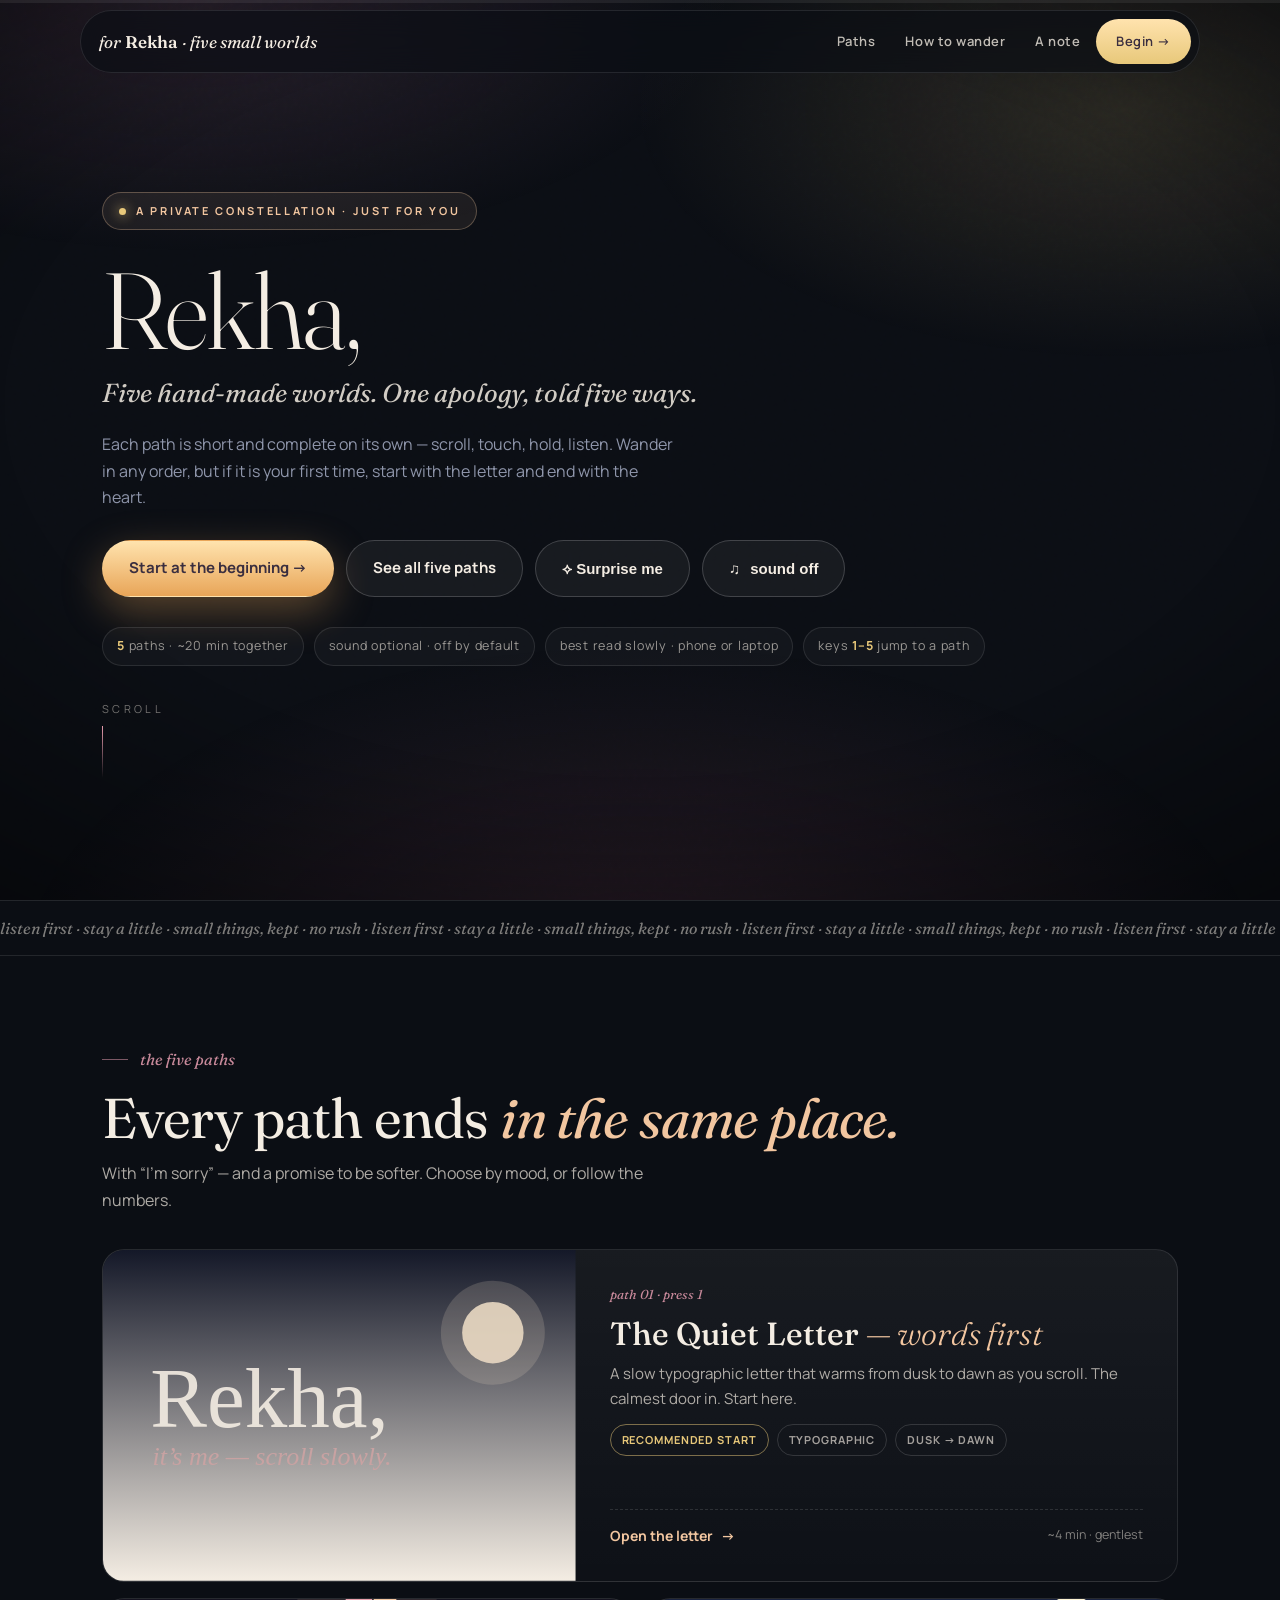
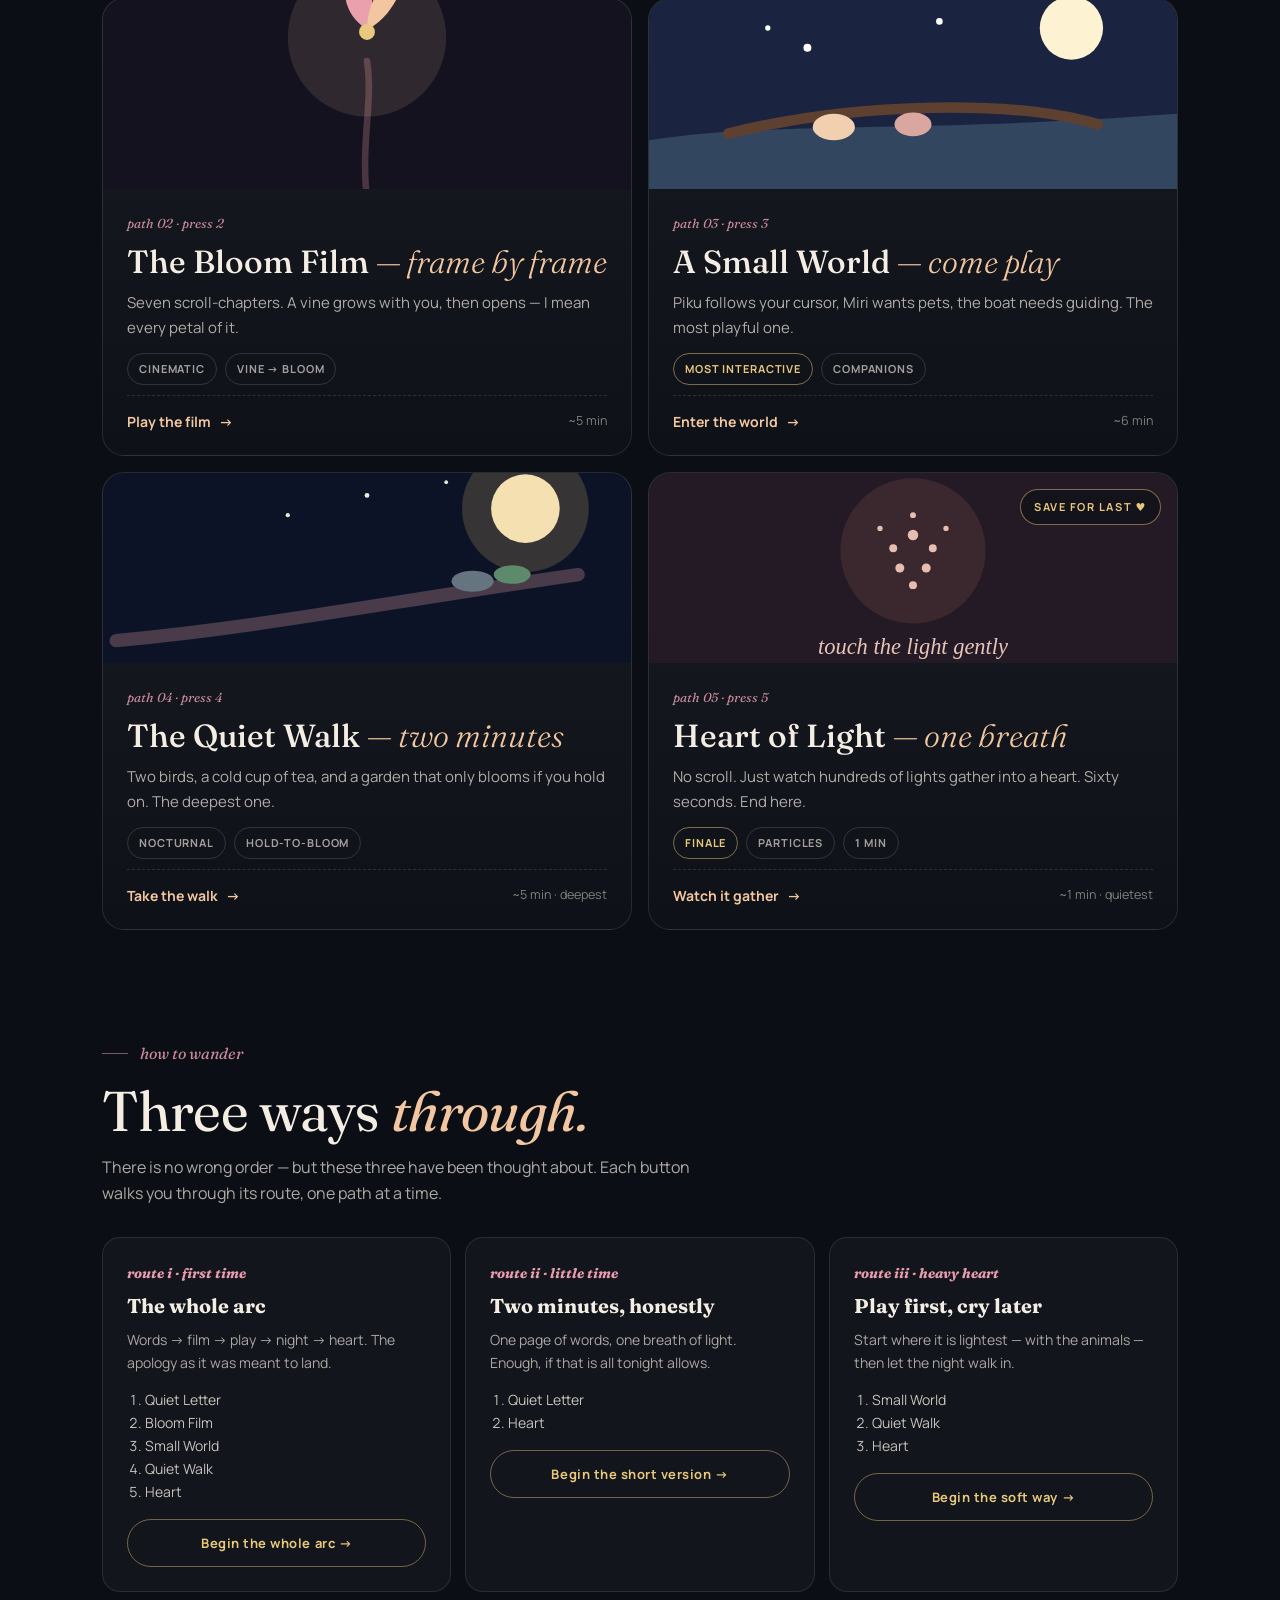
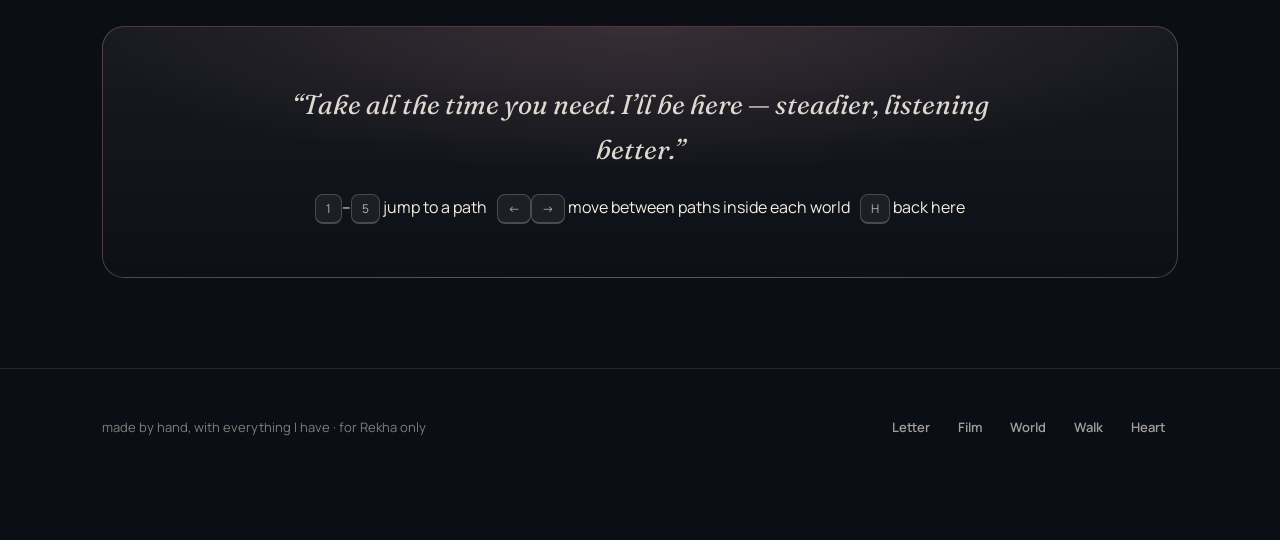
==== commit 3d8ab4cb: "ultimate enhancement: shareability, journey progress, synth sound, polish" ====
--- a/index.html
+++ b/index.html
@@ -10,8 +10,25 @@
 <meta name="format-detection" content="telephone=no">
 <title>For Rekha — five small worlds</title>
 <meta name="description" content="Five hand-made paths for Rekha. A letter, a film, a small world, a night walk, and a heart of light.">
+<link rel="canonical" href="https://for-rekha.vercel.app/">
+<meta property="og:type" content="website">
+<meta property="og:site_name" content="For Rekha">
+<meta property="og:title" content="For Rekha — five small worlds">
+<meta property="og:description" content="Five hand-made paths. A letter, a film, a small world, a night walk, and a heart of light.">
+<meta property="og:url" content="https://for-rekha.vercel.app/">
+<meta property="og:image" content="https://for-rekha.vercel.app/assets/og/hub.png">
+<meta property="og:image:width" content="1200">
+<meta property="og:image:height" content="630">
+<meta name="twitter:card" content="summary_large_image">
+<meta name="twitter:title" content="For Rekha — five small worlds">
+<meta name="twitter:description" content="Five hand-made paths. Pick a path back to me.">
+<meta name="twitter:image" content="https://for-rekha.vercel.app/assets/og/hub.png">
+<link rel="manifest" href="manifest.webmanifest">
+<link rel="icon" type="image/png" sizes="192x192" href="icons/icon-192.png">
+<link rel="apple-touch-icon" href="icons/apple-touch-icon.png">
 <link rel="preconnect" href="https://fonts.googleapis.com">
 <link rel="preconnect" href="https://fonts.gstatic.com" crossorigin>
+<link rel="preload" as="style" href="https://fonts.googleapis.com/css2?family=Fraunces:ital,opsz,wght@0,9..144,300;0,9..144,400;0,9..144,500;0,9..144,600;1,9..144,300;1,9..144,400&family=Manrope:wght@400;500;600;700&display=swap">
 <link href="https://fonts.googleapis.com/css2?family=Fraunces:ital,opsz,wght@0,9..144,300;0,9..144,400;0,9..144,500;0,9..144,600;1,9..144,300;1,9..144,400&family=Manrope:wght@400;500;600;700&display=swap" rel="stylesheet">
 <style>
 :root{
@@ -160,6 +177,11 @@
 /* reveals */
 .reveal{opacity:0;transform:translateY(26px)}
 .reveal.in{opacity:1;transform:none;transition:opacity .9s ease,transform .9s ease}
+.visited-heart{font-style:normal;font-size:11px;font-weight:700;letter-spacing:.08em;text-transform:uppercase;color:var(--gold);border:1px solid rgba(232,200,122,.5);padding:3px 9px;border-radius:999px;margin-left:8px;white-space:nowrap}
+.route button .route-done{display:block;font-size:11px;opacity:.7;margin-top:4px;letter-spacing:.06em}
+body.all-wandered .finale-ring{background:linear-gradient(180deg,#ffe3ae,#e8a558);color:#3a2e3f}
+.skip{position:absolute;left:-9999px;top:0;background:#ffe3ae;color:#3a2e3f;padding:12px 18px;border-radius:0 0 12px 0;font-weight:700;z-index:200}
+.skip:focus{left:0}
 @media (prefers-reduced-motion:reduce){.reveal{opacity:1;transform:none}.marquee-track{animation:none}}
 :focus-visible{outline:2px solid var(--rose);outline-offset:3px}
 </style>
@@ -172,6 +194,7 @@
 <div class="grain" aria-hidden="true"></div>
 <div id="progress" aria-hidden="true"><span id="pfill"></span></div>
 
+<a class="skip" href="#paths">Skip to the five paths</a>
 <header class="topbar">
   <div class="brand">for <b>Rekha</b> · five small worlds</div>
   <nav class="top-links" aria-label="Main navigation">
@@ -193,6 +216,7 @@
         <a class="btn btn-gold" href="S/index.html">Start at the beginning →</a>
         <a class="btn btn-ghost" href="#paths">See all five paths</a>
         <button class="btn btn-ghost" id="shuffle" type="button">⟡ Surprise me</button>
+        <button class="btn btn-ghost" id="soundToggle" type="button" aria-pressed="false" aria-label="Toggle gentle ambient sound">♫ <span>sound off</span></button>
       </div>
       <div class="meta-row">
         <span class="meta"><strong>5</strong> paths · ~20 min together</span>
@@ -325,10 +349,16 @@
   </footer>
 </main>
 
+<script src="https://cdn.jsdelivr.net/npm/gsap@3.12.5/dist/gsap.min.js" defer></script>
+<script src="assets/progress.js" defer></script>
+<script src="assets/sound.js" defer></script>
 <script>
 (function(){
   "use strict";
   var reduced = window.matchMedia && window.matchMedia('(prefers-reduced-motion: reduce)').matches;
+  if ('serviceWorker' in navigator) {
+    window.addEventListener('load', function(){ try { navigator.serviceWorker.register('sw.js'); } catch(e){} });
+  }
 
   /* split hero title into chars */
   try{
@@ -347,11 +377,13 @@
       node.innerHTML=''; node.appendChild(frag);
     };
     walk(h);
-    if(!reduced && window.gsap){
-      var s=document.createElement('script'); s.src='https://cdn.jsdelivr.net/npm/gsap@3.13.0/dist/gsap.min.js';
-      s.onload=function(){ try{ gsap.from('#heroTitle .char',{yPercent:110,opacity:0,rotate:2,stagger:0.018,duration:0.7,ease:'power3.out'}); }catch(e){} };
-      document.head.appendChild(s);
+    function heroIn(){
+      try{
+        if(!reduced && window.gsap){ gsap.from('#heroTitle .char',{yPercent:110,opacity:0,rotate:2,stagger:0.018,duration:0.7,ease:'power3.out'}); }
+      }catch(e){}
     }
+    if (window.gsap) heroIn();
+    else window.addEventListener('load', function(){ setTimeout(heroIn, 60); });
   }catch(e){}
 
   /* starfield canvas — scaled down on touch / small / save-data devices */
@@ -397,12 +429,31 @@
   var io=new IntersectionObserver(function(es){es.forEach(function(e){if(e.isIntersecting){e.target.classList.add('in');io.unobserve(e.target);}})},{threshold:.12});
   document.querySelectorAll('.reveal').forEach(function(el){io.observe(el);});
 
-  /* shuffle */
+  /* shuffle: smart version lives in assets/progress.js (least-visited first).
+     This fallback only fires if progress.js failed to load. */
   var order=['S','R','F','A','M'];
-  document.getElementById('shuffle').addEventListener('click',function(){
-    var pick=order[Math.floor(Math.random()*order.length)];
-    window.location.href=pick+'/index.html';
-  });
+  var sh=document.getElementById('shuffle');
+  if(sh && !sh.dataset.smart){
+    sh.addEventListener('click',function(){
+      var pick=order[Math.floor(Math.random()*order.length)];
+      window.location.href=pick+'/index.html';
+    });
+  }
+
+  /* sound toggle (synth-only, off by default) */
+  var st=document.getElementById('soundToggle');
+  if(st){ st.addEventListener('click', function(){
+    function go(){
+      try{
+        var on = window.RekhaSound ? window.RekhaSound.toggle(st) : false;
+        var sp=st.querySelector('span'); if(sp) sp.textContent = on ? 'sound on' : 'sound off';
+        st.setAttribute('aria-pressed', on ? 'true' : 'false');
+      }catch(e){}
+    }
+    // AudioContext needs a user gesture — this click IS the gesture
+    if(window.RekhaSound) go();
+    else window.addEventListener('load', function(){ setTimeout(function(){ try{ if(window.RekhaSound) window.RekhaSound.toggle(st); }catch(e){} }, 300); });
+  });}
 
   /* keyboard 1-5 */
   window.addEventListener('keydown',function(e){
--- a/mobile.css
+++ b/mobile.css
@@ -24,7 +24,12 @@
 /* 3 · safe-area insets for fixed chrome */
 #sound-toggle { top: calc(12px + env(safe-area-inset-top, 0px)); right: calc(12px + env(safe-area-inset-right, 0px)); }
 #rail { left: max(10px, env(safe-area-inset-left, 0px)); }
-#scroll-hint, .scroll-hint, .scroll-cue { bottom: calc(16px + env(safe-area-inset-bottom, 0px)); }
+/* A's side rail overlaps full-width copy on phones — the shared pill supersedes it */
+@media (max-width: 700px) {
+  #rail { display: none; }
+}
+/* fixed scroll hints sit bottom-center, same as the shared pill — lift above it */
+#scroll-hint, .scroll-hint { bottom: calc(84px + env(safe-area-inset-bottom, 0px)); }
 #topbar { top: env(safe-area-inset-top, 0px); padding-top: calc(.9rem + env(safe-area-inset-top, 0px)); }
 .top-whisper { top: calc(14px + env(safe-area-inset-top, 0px)); }
 .progress-rail { right: calc(14px + env(safe-area-inset-right, 0px)); }
@@ -58,3 +63,16 @@
 @media (prefers-reduced-motion: reduce) {
   .marquee-track, #mq { animation: none !important; }
 }
+
+/* 7 · ultimate-plan polish: keep fixed chrome clear of the shared nav pill */
+@media (max-width: 700px) {
+  .progress-hint { bottom: calc(84px + env(safe-area-inset-bottom, 0px)); }
+  .progress-rail { top: 10vh; bottom: 12vh; right: calc(10px + env(safe-area-inset-right, 0px)); }
+}
+.svg-wrap svg { width: 100%; height: auto; display: block; }
+.stage, .scene-inner { min-width: 0; }
+.memory-card, .promise, .route { min-width: 0; overflow-wrap: anywhere; }
+/* PWA standalone: reclaim the top offset since status bar is themed */
+@media (display-mode: standalone) {
+  .topbar { top: 8px; }
+}
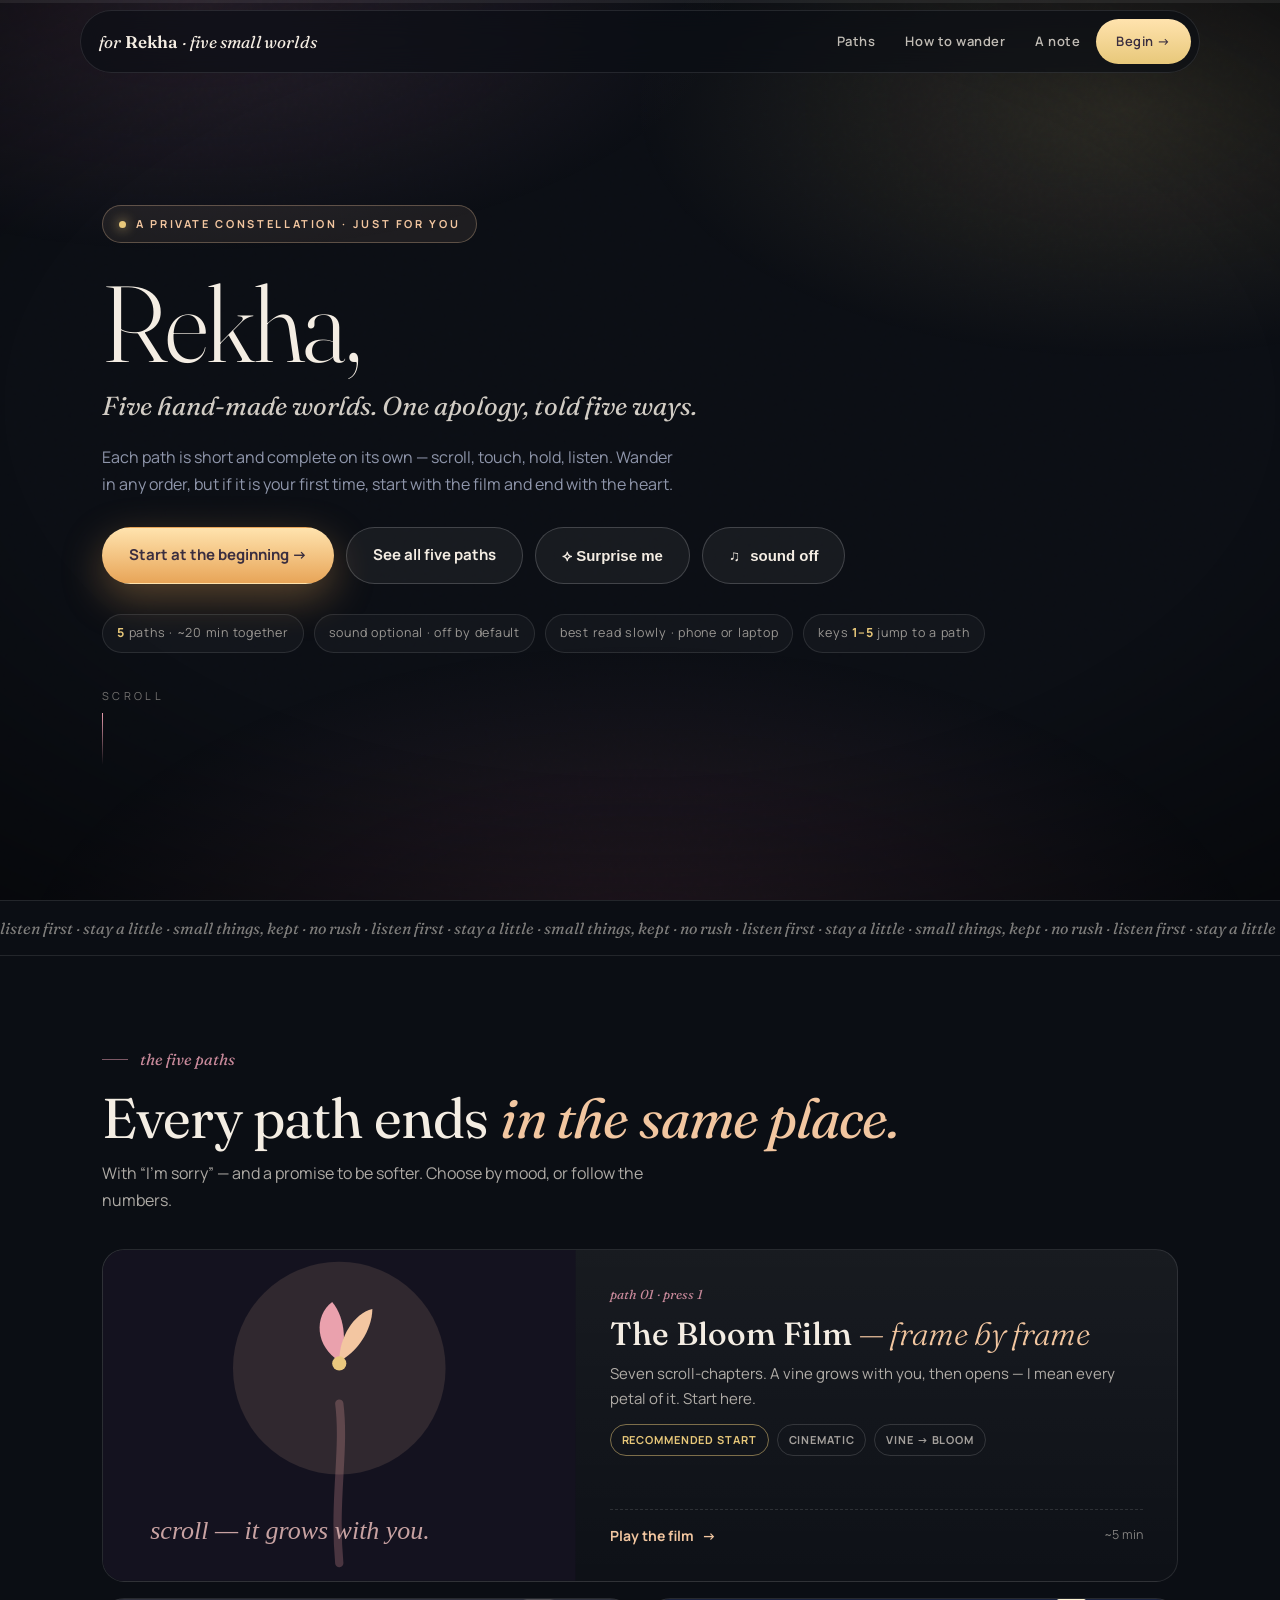
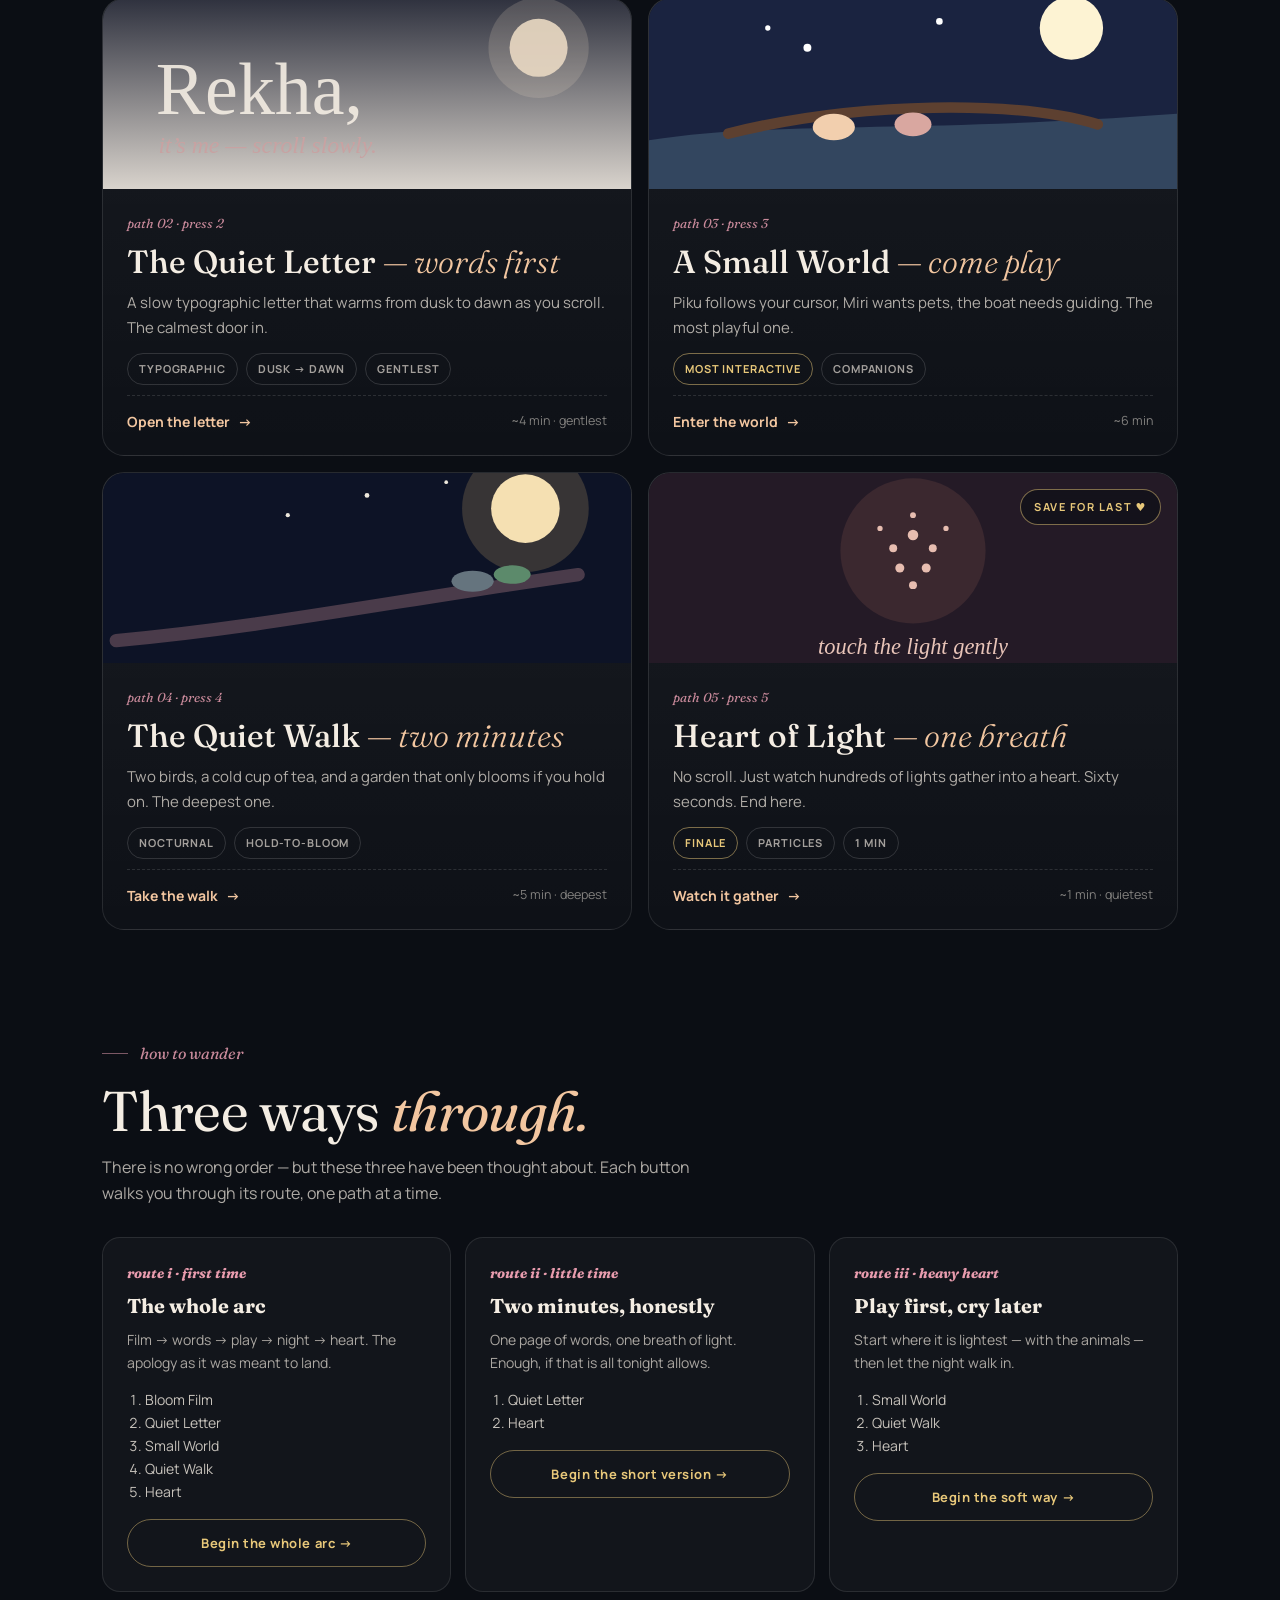
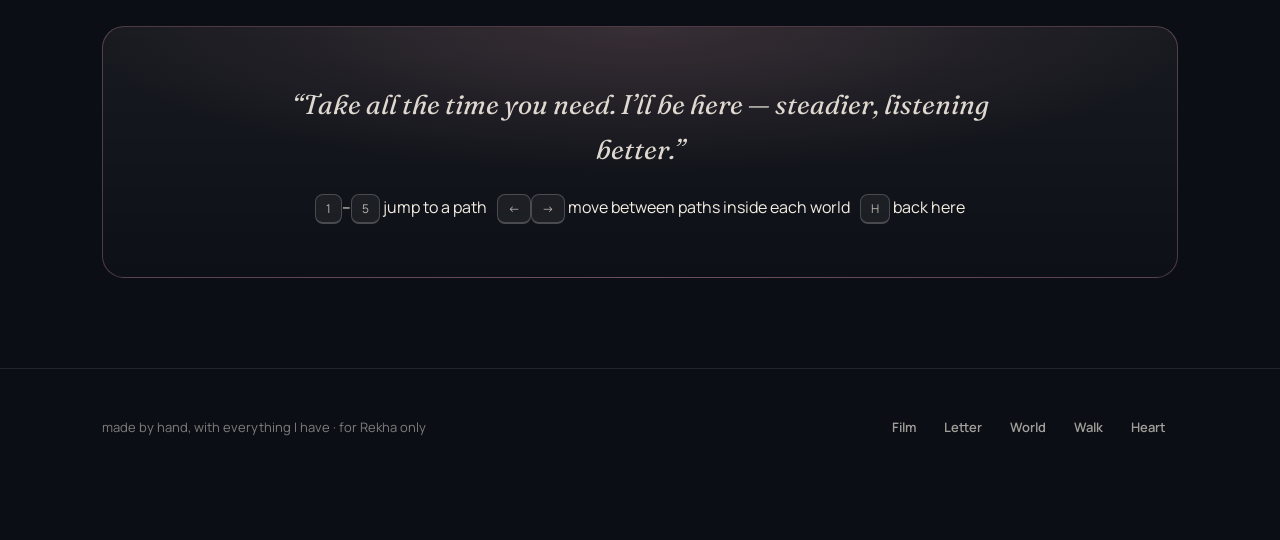
==== commit a0fdb979: "reorder paths: Bloom Film first, Quiet Letter second" ====
--- a/index.html
+++ b/index.html
@@ -201,7 +201,7 @@
     <a class="hide-m" href="#paths">Paths</a>
     <a class="hide-m" href="#routes">How to wander</a>
     <a class="hide-m" href="#note">A note</a>
-    <a class="top-cta" href="S/index.html">Begin →</a>
+    <a class="top-cta" href="R/index.html">Begin →</a>
   </nav>
 </header>
 
@@ -211,9 +211,9 @@
       <span class="eyebrow"><i></i> a private constellation · just for you</span>
       <h1 id="heroTitle">Rekha, <em>pick a path back to me.</em></h1>
       <p class="hero-sub">Five hand-made worlds. One apology, told five ways.</p>
-      <p class="hero-copy">Each path is short and complete on its own — scroll, touch, hold, listen. Wander in any order, but if it is your first time, start with the letter and end with the heart.</p>
+      <p class="hero-copy">Each path is short and complete on its own — scroll, touch, hold, listen. Wander in any order, but if it is your first time, start with the film and end with the heart.</p>
       <div class="cta-row">
-        <a class="btn btn-gold" href="S/index.html">Start at the beginning →</a>
+        <a class="btn btn-gold" href="R/index.html">Start at the beginning →</a>
         <a class="btn btn-ghost" href="#paths">See all five paths</a>
         <button class="btn btn-ghost" id="shuffle" type="button">⟡ Surprise me</button>
         <button class="btn btn-ghost" id="soundToggle" type="button" aria-pressed="false" aria-label="Toggle gentle ambient sound">♫ <span>sound off</span></button>
@@ -237,29 +237,29 @@
       <p class="lead">With “I’m sorry” — and a promise to be softer. Choose by mood, or follow the numbers.</p>
 
       <div class="grid">
-        <a class="card featured reveal" href="S/index.html" data-key="1">
+        <a class="card featured reveal" href="R/index.html" data-key="1">
           <div class="card-art" aria-hidden="true">
-            <svg viewBox="0 0 400 280" preserveAspectRatio="xMidYMid slice"><defs><linearGradient id="sBg" x1="0" y1="0" x2="0" y2="1"><stop offset="0%" stop-color="#141828"/><stop offset="100%" stop-color="#f4ede3"/></linearGradient></defs><rect width="400" height="280" fill="url(#sBg)"/><text x="40" y="150" font-family="Georgia" font-size="72" font-weight="300" fill="#f4ede3" opacity=".9">Rekha,</text><text x="42" y="182" font-family="Georgia" font-style="italic" font-size="22" fill="#c8a2a2">it’s me — scroll slowly.</text><circle cx="330" cy="70" r="26" fill="#e9d9c3" opacity=".9"/><circle cx="330" cy="70" r="44" fill="#e9d9c3" opacity=".18"/></svg>
+            <svg viewBox="0 0 400 280" preserveAspectRatio="xMidYMid slice"><rect width="400" height="280" fill="#14121f"/><path d="M200 265 C 195 210, 205 170, 200 130" stroke="#4a3540" stroke-width="7" fill="none" stroke-linecap="round"/><g transform="translate(200 100)"><path d="M0 -6 C -20 -18, -22 -44, -6 -56 C 6 -42, 6 -18, 0 -6 Z" fill="#e89cae"/><path d="M0 -6 C 0 -26, 12 -46, 28 -50 C 28 -32, 14 -12, 0 -6 Z" fill="#f2c6a0"/><circle cx="0" cy="-4" r="6" fill="#e8c87a"/></g><circle cx="200" cy="100" r="90" fill="#f2c6a0" opacity=".12"/><text x="40" y="245" font-family="Georgia" font-style="italic" font-size="22" fill="#c8a2a2">scroll — it grows with you.</text></svg>
           </div>
           <div class="card-body">
             <span class="card-no">path 01 · press 1</span>
-            <h3>The Quiet Letter <span>— words first</span></h3>
-            <p>A slow typographic letter that warms from dusk to dawn as you scroll. The calmest door in. Start here.</p>
-            <div class="tags"><span class="hot">recommended start</span><span>typographic</span><span>dusk → dawn</span></div>
-            <div class="card-foot"><span class="go">Open the letter <i>→</i></span><span class="time">~4 min · gentlest</span></div>
+            <h3>The Bloom Film <span>— frame by frame</span></h3>
+            <p>Seven scroll-chapters. A vine grows with you, then opens — I mean every petal of it. Start here.</p>
+            <div class="tags"><span class="hot">recommended start</span><span>cinematic</span><span>vine → bloom</span></div>
+            <div class="card-foot"><span class="go">Play the film <i>→</i></span><span class="time">~5 min</span></div>
           </div>
         </a>
 
-        <a class="card reveal" href="R/index.html" data-key="2">
+        <a class="card reveal" href="S/index.html" data-key="2">
           <div class="card-art" aria-hidden="true">
-            <svg viewBox="0 0 400 190" preserveAspectRatio="xMidYMid slice"><rect width="400" height="190" fill="#14121f"/><path d="M200 175 C 195 130, 205 100, 200 70" stroke="#4a3540" stroke-width="5" fill="none" stroke-linecap="round"/><g transform="translate(200 52)"><path d="M0 -6 C -20 -18, -22 -44, -6 -56 C 6 -42, 6 -18, 0 -6 Z" fill="#e89cae"/><path d="M0 -6 C 0 -26, 12 -46, 28 -50 C 28 -32, 14 -12, 0 -6 Z" fill="#f2c6a0"/><circle cx="0" cy="-4" r="6" fill="#e8c87a"/></g><circle cx="200" cy="52" r="60" fill="#f2c6a0" opacity=".12"/></svg>
+            <svg viewBox="0 0 400 190" preserveAspectRatio="xMidYMid slice"><defs><linearGradient id="sBg" x1="0" y1="0" x2="0" y2="1"><stop offset="0%" stop-color="#141828"/><stop offset="100%" stop-color="#f4ede3"/></linearGradient></defs><rect width="400" height="190" fill="url(#sBg)"/><text x="40" y="110" font-family="Georgia" font-size="56" font-weight="300" fill="#f4ede3" opacity=".9">Rekha,</text><text x="42" y="140" font-family="Georgia" font-style="italic" font-size="18" fill="#c8a2a2">it’s me — scroll slowly.</text><circle cx="330" cy="60" r="22" fill="#e9d9c3" opacity=".9"/><circle cx="330" cy="60" r="38" fill="#e9d9c3" opacity=".18"/></svg>
           </div>
           <div class="card-body">
             <span class="card-no">path 02 · press 2</span>
-            <h3>The Bloom Film <span>— frame by frame</span></h3>
-            <p>Seven scroll-chapters. A vine grows with you, then opens — I mean every petal of it.</p>
-            <div class="tags"><span>cinematic</span><span>vine → bloom</span></div>
-            <div class="card-foot"><span class="go">Play the film <i>→</i></span><span class="time">~5 min</span></div>
+            <h3>The Quiet Letter <span>— words first</span></h3>
+            <p>A slow typographic letter that warms from dusk to dawn as you scroll. The calmest door in.</p>
+            <div class="tags"><span>typographic</span><span>dusk → dawn</span><span>gentlest</span></div>
+            <div class="card-foot"><span class="go">Open the letter <i>→</i></span><span class="time">~4 min · gentlest</span></div>
           </div>
         </a>
 
@@ -314,9 +314,9 @@
       <div class="routes">
         <div class="route reveal">
           <h4><em>route i · first time</em>The whole arc</h4>
-          <p>Words → film → play → night → heart. The apology as it was meant to land.</p>
-          <ol><li>Quiet Letter</li><li>Bloom Film</li><li>Small World</li><li>Quiet Walk</li><li>Heart</li></ol>
-          <button type="button" data-route="S,R,F,A,M">Begin the whole arc →</button>
+          <p>Film → words → play → night → heart. The apology as it was meant to land.</p>
+          <ol><li>Bloom Film</li><li>Quiet Letter</li><li>Small World</li><li>Quiet Walk</li><li>Heart</li></ol>
+          <button type="button" data-route="R,S,F,A,M">Begin the whole arc →</button>
         </div>
         <div class="route reveal">
           <h4><em>route ii · little time</em>Two minutes, honestly</h4>
@@ -343,7 +343,7 @@
     <div class="wrap foot">
       <span>made by hand, with everything I have · for Rekha only</span>
       <nav aria-label="Footer">
-        <a href="S/index.html">Letter</a><a href="R/index.html">Film</a><a href="F/index.html">World</a><a href="A/index.html">Walk</a><a href="M/index.html">Heart</a>
+        <a href="R/index.html">Film</a><a href="S/index.html">Letter</a><a href="F/index.html">World</a><a href="A/index.html">Walk</a><a href="M/index.html">Heart</a>
       </nav>
     </div>
   </footer>
@@ -431,7 +431,7 @@
 
   /* shuffle: smart version lives in assets/progress.js (least-visited first).
      This fallback only fires if progress.js failed to load. */
-  var order=['S','R','F','A','M'];
+  var order=['R','S','F','A','M'];
   var sh=document.getElementById('shuffle');
   if(sh && !sh.dataset.smart){
     sh.addEventListener('click',function(){
@@ -457,6 +457,7 @@
 
   /* keyboard 1-5 */
   window.addEventListener('keydown',function(e){
+    if(e.target && /INPUT|TEXTAREA/.test(e.target.tagName)) return;
     if(e.key>='1'&&e.key<='5'){ window.location.href=order[Number(e.key)-1]+'/index.html'; }
   });
 
